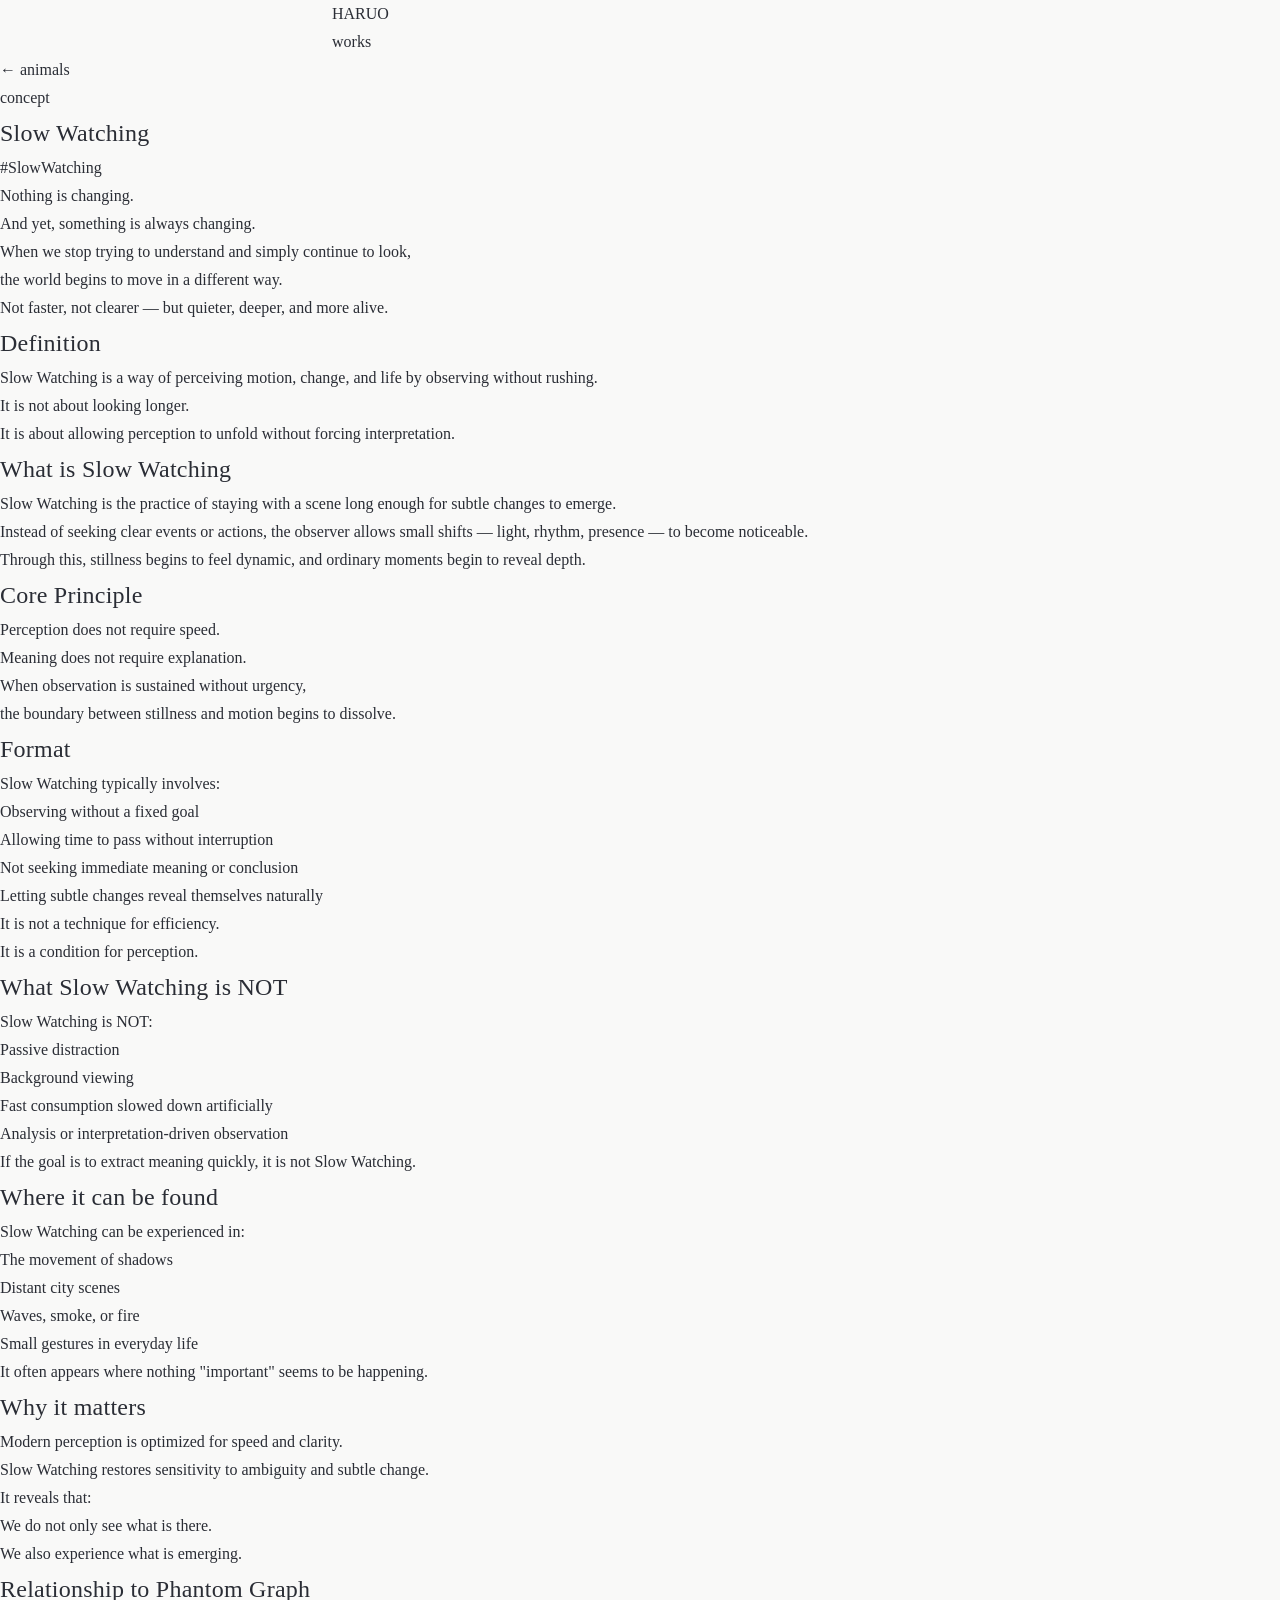
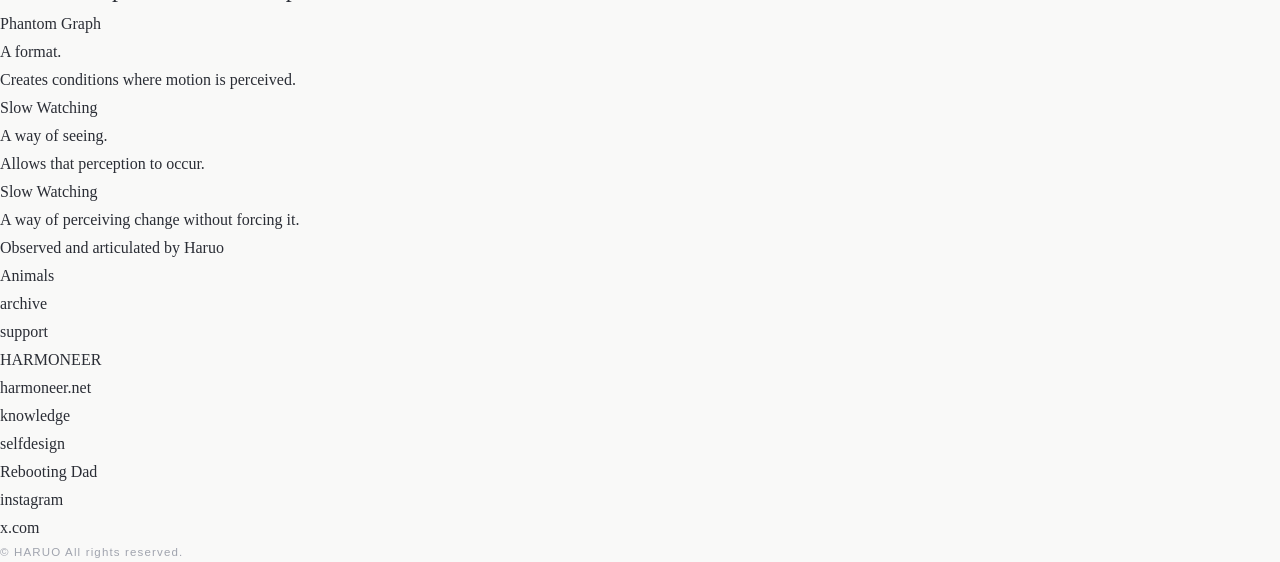
==== index.html @ 3e66cae5 "CSSパス修正" ====
<!DOCTYPE html>
<html lang="en">
<head>
  <meta charset="UTF-8">
  <meta name="viewport" content="width=device-width, initial-scale=1.0">
  <title>Slow Watching — HARUO</title>
  <link rel="stylesheet" href="styles.css">
</head>
<body>

  <header>
    <div class="header-inner">
      <a href="/" class="site-brand">HARUO</a>
      <nav>
        <a href="https://haruo-records.github.io/archive/">works</a>
      </nav>
    </div>
  </header>

  <main>

    <div class="breadcrumb">
      <a href="https://haruo-records.github.io/archive/">← animals</a>
    </div>

    <section class="hero">
      <p class="label">concept</p>
      <h1>Slow Watching</h1>
      <p class="hashtag">#SlowWatching</p>

      <blockquote>
        Nothing is changing.<br>
        And yet, something is always changing.
      </blockquote>

      <p>
        When we stop trying to understand and simply continue to look,<br>
        the world begins to move in a different way.
      </p>
      <p>Not faster, not clearer — but quieter, deeper, and more alive.</p>
    </section>

    <section>
      <h2>Definition</h2>
      <p>
        Slow Watching is a way of perceiving motion, change, and life
        by observing without rushing.
      </p>
      <p>
        It is not about looking longer.<br>
        It is about allowing perception to unfold without forcing interpretation.
      </p>
    </section>

    <section>
      <h2>What is Slow Watching</h2>
      <p>
        Slow Watching is the practice of staying with a scene long enough
        for subtle changes to emerge.
      </p>
      <p>
        Instead of seeking clear events or actions, the observer allows small shifts —
        light, rhythm, presence — to become noticeable.
      </p>
      <p>
        Through this, stillness begins to feel dynamic, and ordinary moments
        begin to reveal depth.
      </p>
    </section>

    <section>
      <h2>Core Principle</h2>
      <p>
        Perception does not require speed.<br>
        Meaning does not require explanation.
      </p>
      <p>
        When observation is sustained without urgency,<br>
        the boundary between stillness and motion begins to dissolve.
      </p>
    </section>

    <section>
      <h2>Format</h2>
      <p>Slow Watching typically involves:</p>
      <ul>
        <li>Observing without a fixed goal</li>
        <li>Allowing time to pass without interruption</li>
        <li>Not seeking immediate meaning or conclusion</li>
        <li>Letting subtle changes reveal themselves naturally</li>
      </ul>
      <p>
        It is not a technique for efficiency.<br>
        It is a condition for perception.
      </p>
    </section>

    <section>
      <h2>What Slow Watching is NOT</h2>
      <p>Slow Watching is NOT:</p>
      <ul>
        <li>Passive distraction</li>
        <li>Background viewing</li>
        <li>Fast consumption slowed down artificially</li>
        <li>Analysis or interpretation-driven observation</li>
      </ul>
      <p>If the goal is to extract meaning quickly, it is not Slow Watching.</p>
    </section>

    <section>
      <h2>Where it can be found</h2>
      <p>Slow Watching can be experienced in:</p>
      <ul>
        <li>The movement of shadows</li>
        <li>Distant city scenes</li>
        <li>Waves, smoke, or fire</li>
        <li>Small gestures in everyday life</li>
      </ul>
      <p>It often appears where nothing "important" seems to be happening.</p>
    </section>

    <section>
      <h2>Why it matters</h2>
      <p>
        Modern perception is optimized for speed and clarity.<br>
        Slow Watching restores sensitivity to ambiguity and subtle change.
      </p>
      <p>It reveals that:</p>
      <p>
        We do not only see what is there.<br>
        We also experience what is emerging.
      </p>
    </section>

    <section>
      <h2>Relationship to Phantom Graph</h2>
      <dl class="relation-list">
        <dt>Phantom Graph</dt>
        <dd>A format.<br>Creates conditions where motion is perceived.</dd>
        <dt>Slow Watching</dt>
        <dd>A way of seeing.<br>Allows that perception to occur.</dd>
      </dl>
    </section>

    <section class="closing">
      <p class="closing-title">Slow Watching</p>
      <p class="closing-sub">A way of perceiving change without forcing it.</p>
      <p class="closing-credit">Observed and articulated by Haruo</p>
    </section>

  </main>

  <footer>
    <div class="footer-links">
      <div class="footer-group">
        <p class="footer-group-title">Animals</p>
        <ul>
          <li><a href="https://haruo-records.github.io/archive/works/">archive</a></li>
          <li><a href="https://haruo-records.github.io/archive/support/">support</a></li>
        </ul>
      </div>
      <div class="footer-group">
        <p class="footer-group-title">HARMONEER</p>
        <ul>
          <li><a href="https://harmoneer.net/">harmoneer.net</a></li>
          <li><a href="https://knowledge.harmoneer.net/">knowledge</a></li>
          <li><a href="https://selfdesign.harmoneer.net/">selfdesign</a></li>
        </ul>
      </div>
      <div class="footer-group">
        <p class="footer-group-title">Rebooting Dad</p>
        <ul>
          <li><a href="https://www.instagram.com/haruo_harmoneer/">instagram</a></li>
          <li><a href="https://x.com/haruo_harmoneer">x.com</a></li>
        </ul>
      </div>
    </div>
    <p class="footer-copy">&copy; HARUO All rights reserved.</p>
  </footer>

</body>
</html>
---- styles.css ----
/* ===========================
   Slow Watching — HARUO
   styles.css
   =========================== */

/* ─── Reset & Base ─────────────────────── */

*, *::before, *::after {
  box-sizing: border-box;
  margin: 0;
  padding: 0;
}

html {
  font-size: 16px;
  scroll-behavior: smooth;
}

body {
  background-color: #f9f9f8;
  color: #2a2d35;
  font-family: Georgia, "Times New Roman", Times, serif;
  line-height: 1.75;
  -webkit-font-smoothing: antialiased;
}

/* ─── Typography ────────────────────────── */

h1, h2, h3 {
  font-weight: normal;
  letter-spacing: 0.01em;
}

a {
  color: inherit;
  text-decoration: none;
}

ul {
  list-style: none;
}

/* ─── Layout ─────────────────────────────── */

.container {
  max-width: 680px;
  margin: 0 auto;
  padding: 0 2rem;
}

.container--narrow {
  max-width: 520px;
}

/* ─── Header ─────────────────────────────── */

.site-header {
  padding: 2rem 0;
  border-bottom: 1px solid #e2e2de;
}

.header-inner {
  max-width: 680px;
  margin: 0 auto;
  padding: 0 2rem;
}

.brand {
  font-family: "Helvetica Neue", Helvetica, Arial, sans-serif;
  font-size: 0.78rem;
  font-weight: 500;
  letter-spacing: 0.18em;
  text-transform: uppercase;
  color: #2a2d35;
  transition: opacity 0.2s ease;
}

.brand:hover {
  opacity: 0.55;
}

/* ─── Sections ───────────────────────────── */

.section {
  padding: 5rem 0;
}

.section--hero {
  padding-top: 6rem;
  padding-bottom: 4rem;
}

.section--reflective {
  padding: 4rem 0;
  text-align: center;
  border-top: 1px solid #e2e2de;
  border-bottom: 1px solid #e2e2de;
}

.section--closing {
  padding: 6rem 0 5rem;
  text-align: center;
  border-top: 1px solid #e2e2de;
}

/* ─── Hero ───────────────────────────────── */

.hero-title {
  font-size: 2.6rem;
  font-weight: normal;
  letter-spacing: -0.01em;
  color: #1e2029;
  margin-bottom: 0.6rem;
  line-height: 1.2;
}

.hero-sub {
  font-family: "Helvetica Neue", Helvetica, Arial, sans-serif;
  font-size: 0.82rem;
  letter-spacing: 0.14em;
  text-transform: uppercase;
  color: #7a7e89;
  margin-bottom: 2.8rem;
}

.hero-body p {
  font-size: 1.05rem;
  color: #3a3d47;
  max-width: 600px;
  margin-bottom: 1.2rem;
}

.hero-body p:last-child {
  margin-bottom: 0;
}

/* ─── Reflective ──────────────────────────── */

.reflective-text {
  font-size: 1.05rem;
  color: #4a4e5a;
  line-height: 2;
  font-style: italic;
}

/* ─── Section Heading ─────────────────────── */

.section-heading {
  font-family: "Helvetica Neue", Helvetica, Arial, sans-serif;
  font-size: 0.72rem;
  letter-spacing: 0.2em;
  text-transform: uppercase;
  color: #7a7e89;
  margin-bottom: 2rem;
}

/* ─── Prose ──────────────────────────────── */

.prose p {
  font-size: 1rem;
  color: #3a3d47;
  margin-bottom: 1.3rem;
  max-width: 620px;
}

.prose p:last-child {
  margin-bottom: 0;
}

/* ─── Definition List ────────────────────── */

.definition-list {
  margin-bottom: 1.8rem;
}

.definition-list li {
  font-size: 1rem;
  color: #3a3d47;
  padding: 0.55rem 0;
  border-bottom: 1px solid #e8e8e4;
}

.definition-list li::before {
  content: "—";
  margin-right: 0.65rem;
  color: #b0b3bc;
}

.definition-note {
  font-size: 0.95rem;
  color: #6a6e7a;
  font-style: italic;
}

/* ─── Divider ─────────────────────────────── */

.section-divider {
  padding: 0;
}

.section-divider hr {
  border: none;
  border-top: 1px solid #e2e2de;
}

/* ─── Relation ───────────────────────────── */

.relation-intro {
  font-size: 0.95rem;
  color: #6a6e7a;
  margin-bottom: 2rem;
}

.relation-grid {
  display: grid;
  grid-template-columns: 1fr 1fr;
  gap: 1.2rem;
}

.relation-card {
  border: 1px solid #ddd;
  padding: 1.6rem 1.8rem;
  display: flex;
  flex-direction: column;
  gap: 0.75rem;
}

.relation-link {
  font-family: "Helvetica Neue", Helvetica, Arial, sans-serif;
  font-size: 0.88rem;
  letter-spacing: 0.06em;
  color: #2a2d35;
  text-decoration: underline;
  transition: opacity 0.2s ease;
}

.relation-link:hover {
  opacity: 0.75;
  text-decoration: underline;
}

.relation-desc {
  font-size: 0.88rem;
  color: #707070;
  line-height: 1.75;
  font-style: normal;
}

/* ─── Closing ─────────────────────────────── */

.closing-text {
  font-size: 1.1rem;
  color: #4a4e5a;
  line-height: 2;
  font-style: italic;
}

/* ─── Footer ─────────────────────────────── */

.site-footer {
  padding: 2.5rem 0;
  border-top: 1px solid #e2e2de;
}

.footer-copy {
  font-family: "Helvetica Neue", Helvetica, Arial, sans-serif;
  font-size: 0.72rem;
  letter-spacing: 0.1em;
  color: #a0a4ae;
}

/* ─── Responsive ──────────────────────────── */

@media (max-width: 640px) {
  .section {
    padding: 3.5rem 0;
  }

  .section--hero {
    padding-top: 4rem;
    padding-bottom: 3rem;
  }

  .section--closing {
    padding: 4rem 0 3.5rem;
  }

  .hero-title {
    font-size: 2rem;
  }

  .container {
    padding: 0 1.5rem;
  }

  .relation-grid {
    grid-template-columns: 1fr;
  }
}
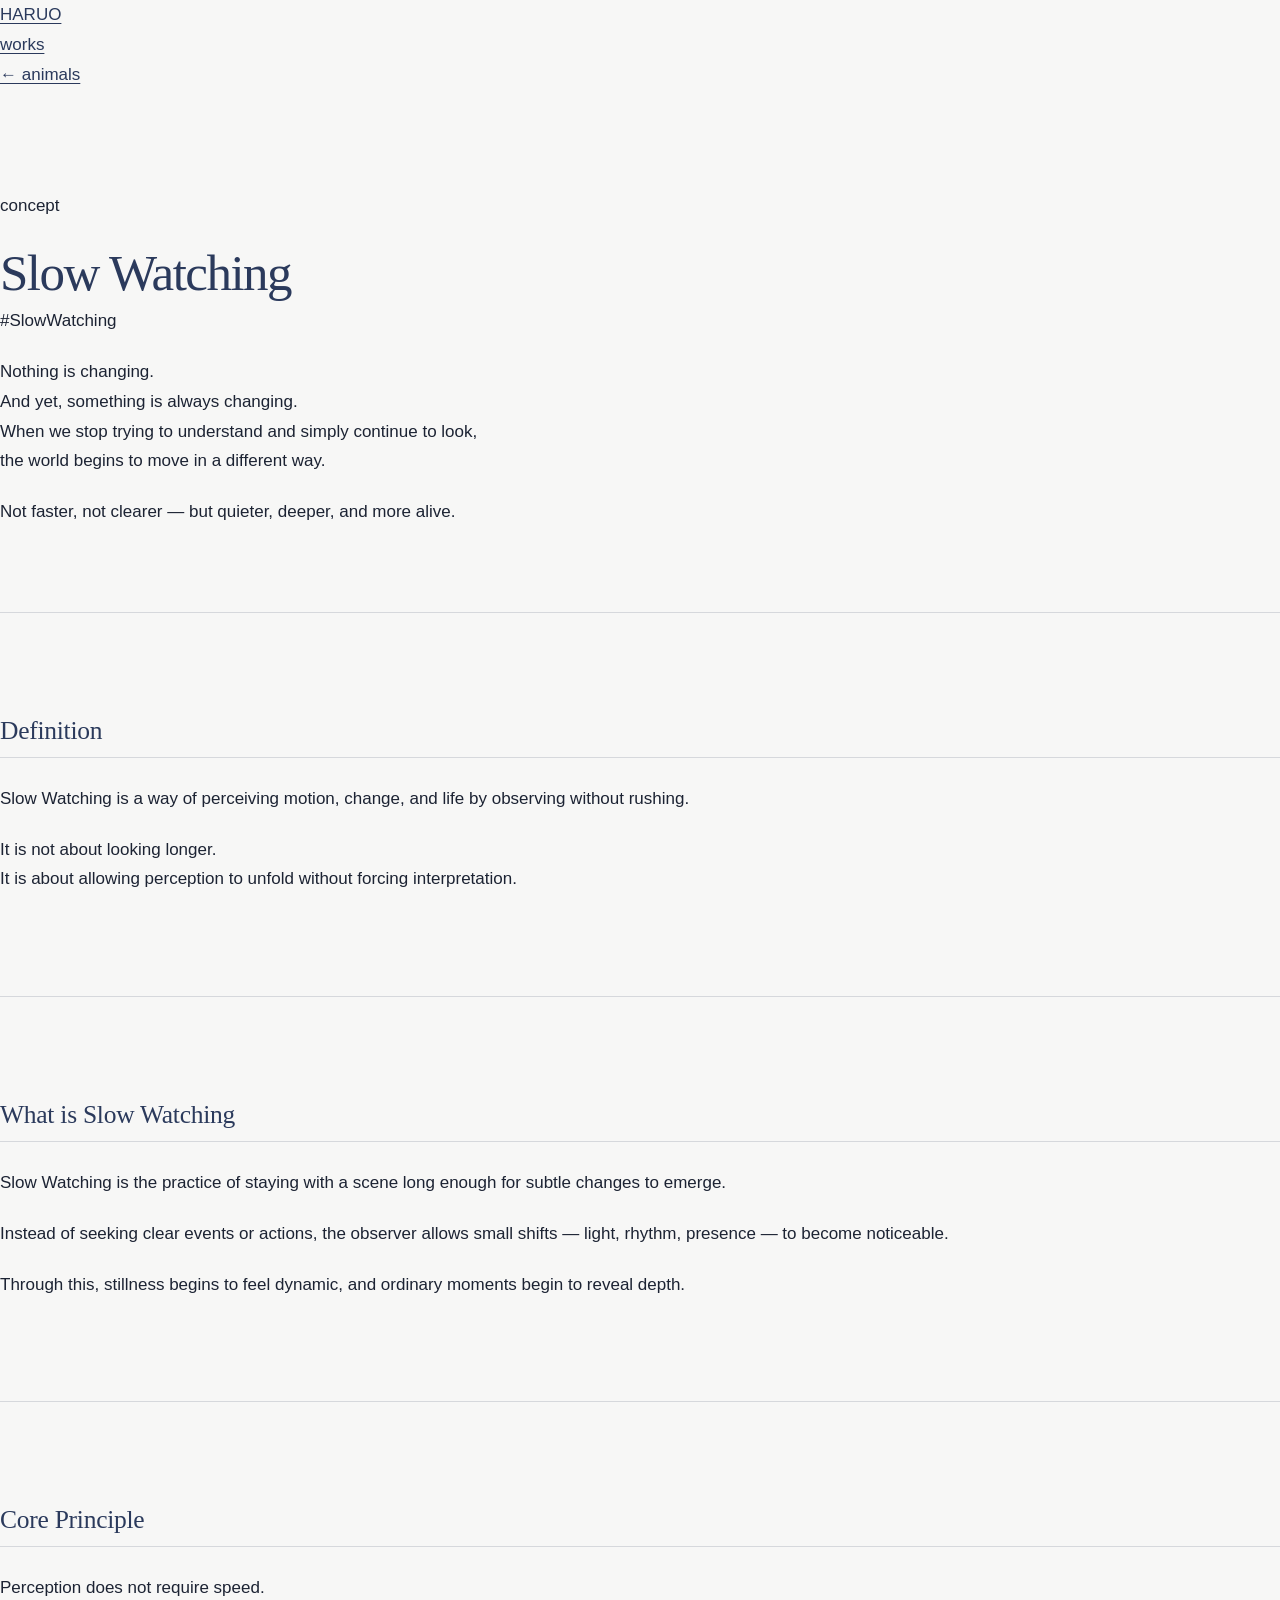
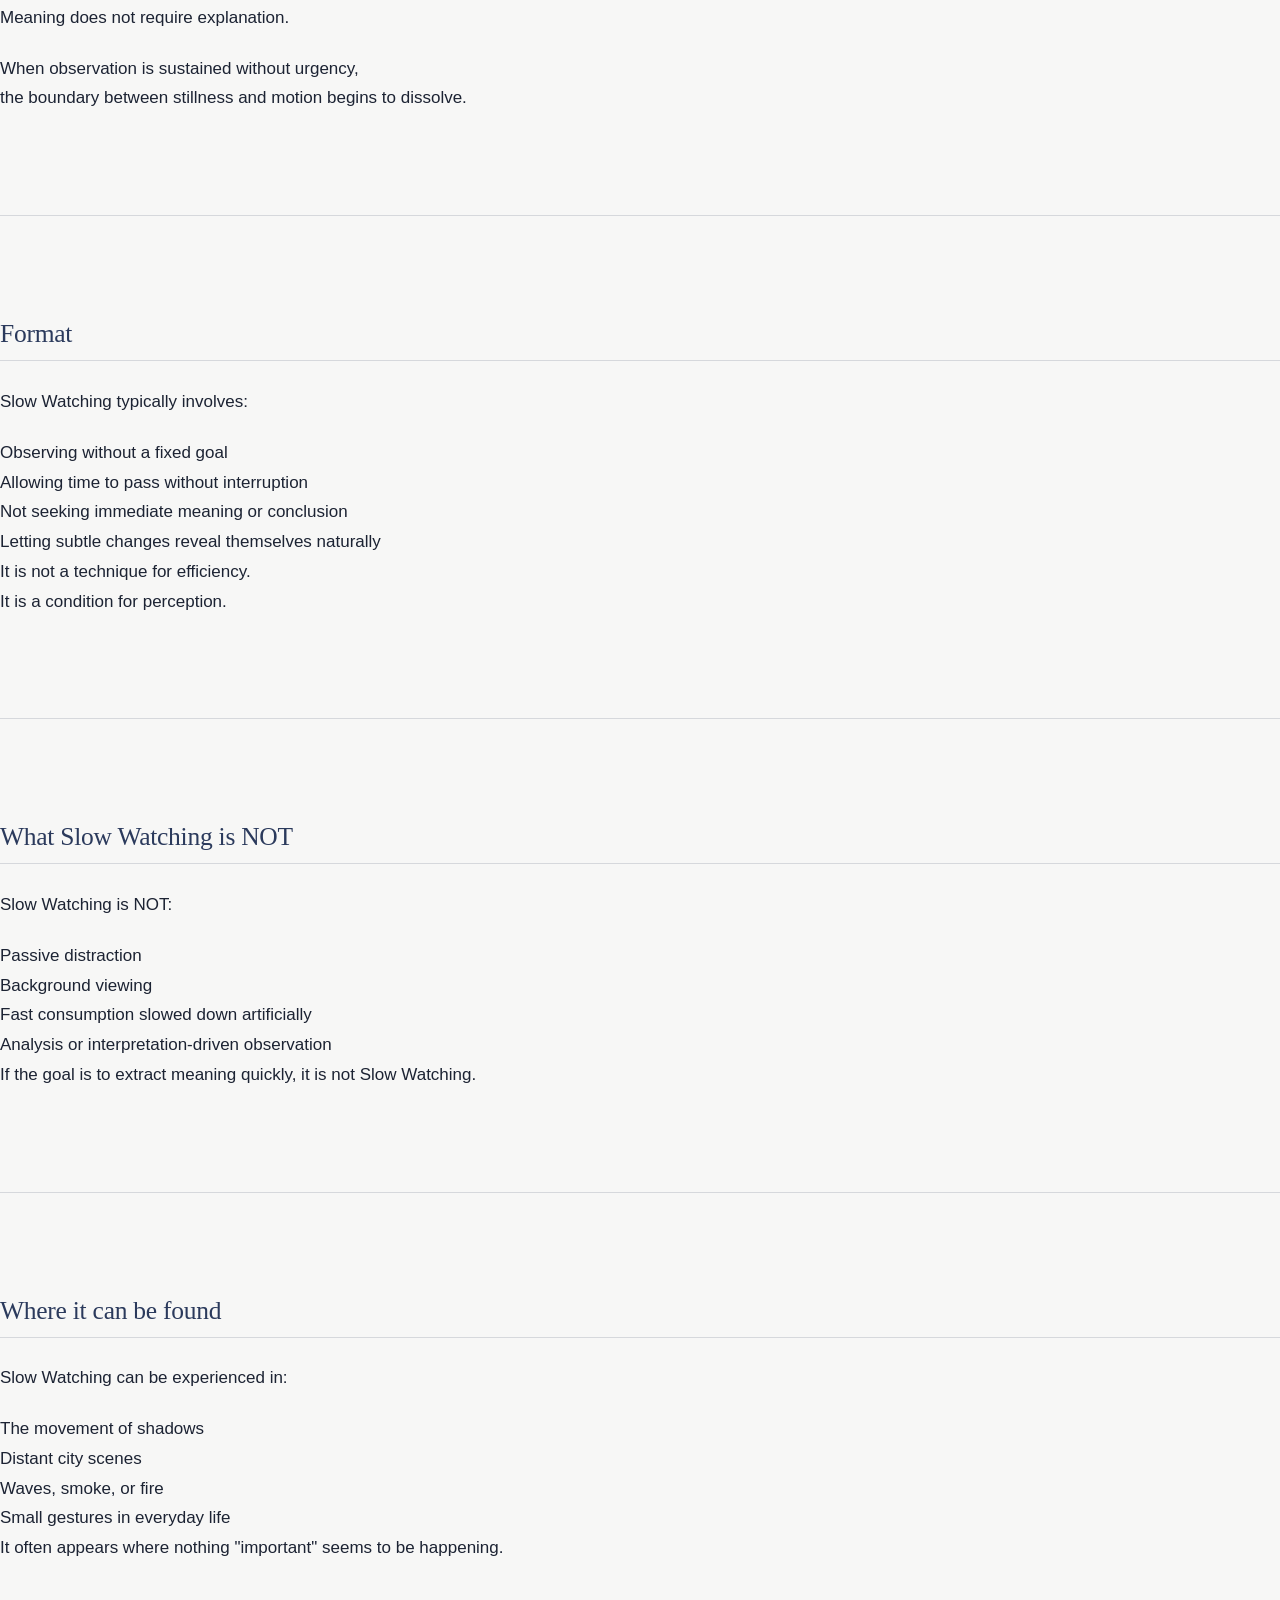
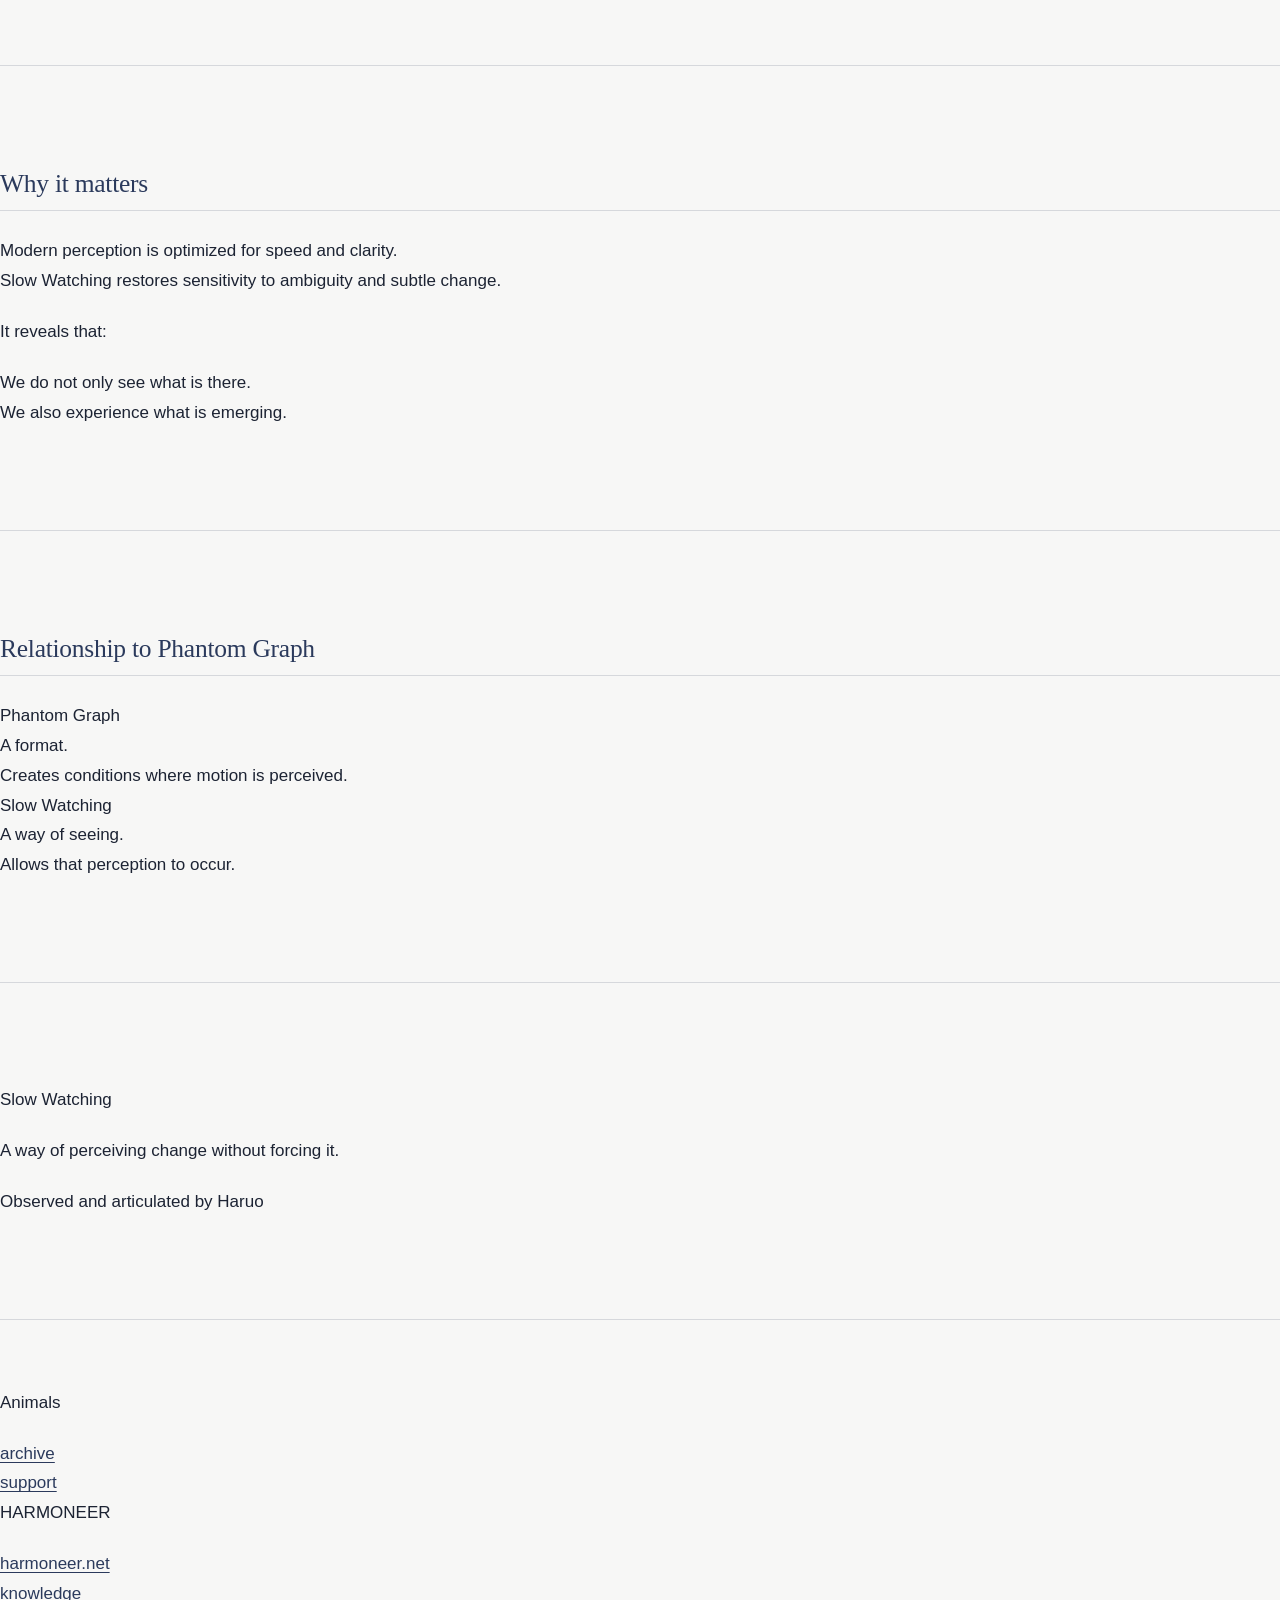
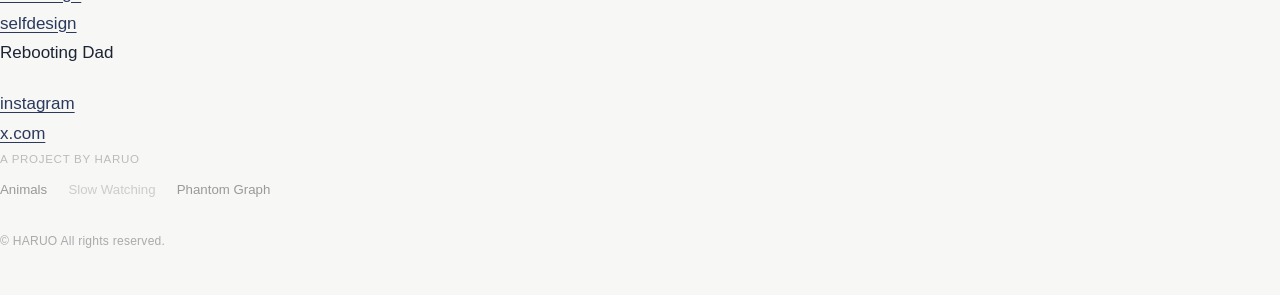
==== commit d299dbd8: "CSS修正" ====
--- a/index.html
+++ b/index.html
@@ -175,6 +175,14 @@
         </ul>
       </div>
     </div>
+    <div class="footer-nav">
+      <p class="footer-nav__label">A project by HARUO</p>
+      <nav class="footer-nav__links">
+        <a href="https://haruo.online/">Animals</a>
+        <span class="footer-nav__current">Slow Watching</span>
+        <a href="https://haruo-records.github.io/phantom-graph-site/">Phantom Graph</a>
+      </nav>
+    </div>
     <p class="footer-copy">&copy; HARUO All rights reserved.</p>
   </footer>
 
--- a/styles.css
+++ b/styles.css
@@ -1,299 +1,304 @@
-/* ===========================
+/* ============================================
    Slow Watching — HARUO
-   styles.css
-   =========================== */
-
-/* ─── Reset & Base ─────────────────────── */
-
+   styles.css — Minimal, legible, calm.
+   ============================================ */
+
+/* --- Reset & Base --- */
 *, *::before, *::after {
   box-sizing: border-box;
   margin: 0;
   padding: 0;
 }
 
+:root {
+  --color-bg:         #f7f7f6;
+  --color-surface:    #ffffff;
+  --color-text:       #1c2333;
+  --color-muted:      #5a6272;
+  --color-accent:     #2b3a5c;
+  --color-rule:       #d6d8dc;
+  --color-link:       #2b3a5c;
+  --color-link-hover: #4a6099;
+
+  --font-display: 'Georgia', 'Times New Roman', serif;
+  --font-body:    'Helvetica Neue', 'Arial', sans-serif;
+  --font-ui:      'Helvetica Neue', 'Arial', sans-serif;
+
+  --max-width:    720px;
+  --section-gap:  6rem;
+  --line-height:  1.75;
+}
+
 html {
-  font-size: 16px;
+  font-size: 17px;
   scroll-behavior: smooth;
 }
 
 body {
-  background-color: #f9f9f8;
-  color: #2a2d35;
-  font-family: Georgia, "Times New Roman", Times, serif;
-  line-height: 1.75;
+  background-color: var(--color-bg);
+  color: var(--color-text);
+  font-family: var(--font-body);
+  line-height: var(--line-height);
   -webkit-font-smoothing: antialiased;
 }
 
-/* ─── Typography ────────────────────────── */
-
-h1, h2, h3 {
-  font-weight: normal;
-  letter-spacing: 0.01em;
-}
-
-a {
-  color: inherit;
-  text-decoration: none;
-}
-
-ul {
-  list-style: none;
-}
-
-/* ─── Layout ─────────────────────────────── */
-
+/* --- Layout --- */
 .container {
-  max-width: 680px;
+  width: 100%;
+  max-width: var(--max-width);
   margin: 0 auto;
   padding: 0 2rem;
 }
 
-.container--narrow {
-  max-width: 520px;
-}
-
-/* ─── Header ─────────────────────────────── */
-
+/* --- Header --- */
 .site-header {
-  padding: 2rem 0;
-  border-bottom: 1px solid #e2e2de;
-}
-
-.header-inner {
-  max-width: 680px;
-  margin: 0 auto;
-  padding: 0 2rem;
-}
-
-.brand {
-  font-family: "Helvetica Neue", Helvetica, Arial, sans-serif;
-  font-size: 0.78rem;
-  font-weight: 500;
+  padding: 1.5rem 0;
+  border-bottom: 1px solid var(--color-rule);
+}
+
+.site-header__brand {
+  font-family: var(--font-ui);
+  font-size: 0.8rem;
+  font-weight: 700;
   letter-spacing: 0.18em;
   text-transform: uppercase;
-  color: #2a2d35;
-  transition: opacity 0.2s ease;
-}
-
-.brand:hover {
-  opacity: 0.55;
-}
-
-/* ─── Sections ───────────────────────────── */
-
-.section {
-  padding: 5rem 0;
-}
-
-.section--hero {
-  padding-top: 6rem;
-  padding-bottom: 4rem;
-}
-
-.section--reflective {
-  padding: 4rem 0;
-  text-align: center;
-  border-top: 1px solid #e2e2de;
-  border-bottom: 1px solid #e2e2de;
-}
-
-.section--closing {
+  color: var(--color-accent);
+  text-decoration: none;
+}
+
+.site-header__brand:hover {
+  color: var(--color-link-hover);
+}
+
+/* --- Typography --- */
+h1, h2, h3 {
+  font-family: var(--font-display);
+  font-weight: normal;
+  color: var(--color-accent);
+  line-height: 1.25;
+  letter-spacing: -0.01em;
+}
+
+h1 {
+  font-size: 3rem;
+  letter-spacing: -0.03em;
+}
+
+h2 {
+  font-size: 1.5rem;
+  margin-bottom: 1.5rem;
+  border-bottom: 1px solid var(--color-rule);
+  padding-bottom: 0.6rem;
+}
+
+p {
+  margin-bottom: 1.25rem;
+  color: var(--color-text);
+}
+
+p:last-child {
+  margin-bottom: 0;
+}
+
+a {
+  color: var(--color-link);
+  text-decoration: underline;
+  text-underline-offset: 3px;
+  transition: color 0.15s ease;
+}
+
+a:hover {
+  color: var(--color-link-hover);
+}
+
+/* --- Sections --- */
+section {
+  padding: var(--section-gap) 0;
+  border-top: 1px solid var(--color-rule);
+}
+
+/* --- Hero --- */
+.hero {
   padding: 6rem 0 5rem;
-  text-align: center;
-  border-top: 1px solid #e2e2de;
-}
-
-/* ─── Hero ───────────────────────────────── */
-
-.hero-title {
-  font-size: 2.6rem;
-  font-weight: normal;
-  letter-spacing: -0.01em;
-  color: #1e2029;
-  margin-bottom: 0.6rem;
-  line-height: 1.2;
-}
-
-.hero-sub {
-  font-family: "Helvetica Neue", Helvetica, Arial, sans-serif;
-  font-size: 0.82rem;
-  letter-spacing: 0.14em;
+  border-top: none;
+}
+
+.hero__label {
+  display: inline-block;
+  font-family: var(--font-ui);
+  font-size: 0.72rem;
+  font-weight: 600;
+  letter-spacing: 0.16em;
   text-transform: uppercase;
-  color: #7a7e89;
-  margin-bottom: 2.8rem;
-}
-
-.hero-body p {
+  color: var(--color-muted);
+  margin-bottom: 1.75rem;
+}
+
+.hero__title {
+  margin-bottom: 1rem;
+}
+
+.hero__sub {
+  font-family: var(--font-display);
+  font-size: 1.15rem;
+  font-style: italic;
+  color: var(--color-muted);
+  margin-bottom: 2.5rem;
+}
+
+.hero__intro {
   font-size: 1.05rem;
-  color: #3a3d47;
-  max-width: 600px;
-  margin-bottom: 1.2rem;
-}
-
-.hero-body p:last-child {
-  margin-bottom: 0;
-}
-
-/* ─── Reflective ──────────────────────────── */
-
-.reflective-text {
-  font-size: 1.05rem;
-  color: #4a4e5a;
-  line-height: 2;
-  font-style: italic;
-}
-
-/* ─── Section Heading ─────────────────────── */
-
-.section-heading {
-  font-family: "Helvetica Neue", Helvetica, Arial, sans-serif;
-  font-size: 0.72rem;
-  letter-spacing: 0.2em;
-  text-transform: uppercase;
-  color: #7a7e89;
-  margin-bottom: 2rem;
-}
-
-/* ─── Prose ──────────────────────────────── */
-
-.prose p {
+  max-width: 620px;
+}
+
+/* --- Definition list --- */
+.definition-list {
+  list-style: none;
+  padding: 0;
+  margin: 0;
+}
+
+.definition-list li {
+  padding: 0.9rem 0 0.9rem 1.5rem;
+  border-bottom: 1px solid var(--color-rule);
+  position: relative;
+  color: var(--color-text);
   font-size: 1rem;
-  color: #3a3d47;
-  margin-bottom: 1.3rem;
-  max-width: 620px;
-}
-
-.prose p:last-child {
-  margin-bottom: 0;
-}
-
-/* ─── Definition List ────────────────────── */
-
-.definition-list {
-  margin-bottom: 1.8rem;
-}
-
-.definition-list li {
-  font-size: 1rem;
-  color: #3a3d47;
-  padding: 0.55rem 0;
-  border-bottom: 1px solid #e8e8e4;
+}
+
+.definition-list li:first-child {
+  border-top: 1px solid var(--color-rule);
 }
 
 .definition-list li::before {
-  content: "—";
-  margin-right: 0.65rem;
-  color: #b0b3bc;
-}
-
-.definition-note {
-  font-size: 0.95rem;
-  color: #6a6e7a;
-  font-style: italic;
-}
-
-/* ─── Divider ─────────────────────────────── */
-
-.section-divider {
-  padding: 0;
-}
-
-.section-divider hr {
-  border: none;
-  border-top: 1px solid #e2e2de;
-}
-
-/* ─── Relation ───────────────────────────── */
-
-.relation-intro {
-  font-size: 0.95rem;
-  color: #6a6e7a;
-  margin-bottom: 2rem;
-}
-
+  content: '—';
+  position: absolute;
+  left: 0;
+  color: var(--color-muted);
+}
+
+/* --- Relation --- */
 .relation-grid {
   display: grid;
   grid-template-columns: 1fr 1fr;
-  gap: 1.2rem;
-}
-
+  gap: 1.5rem;
+  margin-top: 2rem;
+}
+
+/*
+ * ① カードは囲み表示のみ。クリック領域はタイトルリンクに限定。
+ *    <div class="relation-card"> — not an <a> tag
+ */
 .relation-card {
-  border: 1px solid #ddd;
-  padding: 1.6rem 1.8rem;
-  display: flex;
-  flex-direction: column;
-  gap: 0.75rem;
-}
-
-.relation-link {
-  font-family: "Helvetica Neue", Helvetica, Arial, sans-serif;
-  font-size: 0.88rem;
-  letter-spacing: 0.06em;
-  color: #2a2d35;
+  padding: 1.75rem;
+  background: var(--color-surface);
+  border: 1px solid var(--color-rule);
+}
+
+.relation-card__title {
+  font-family: var(--font-display);
+  font-size: 1.1rem;
+  font-weight: normal;
+  color: var(--color-accent);
+  margin-bottom: 0.75rem;
+}
+
+/* タイトルリンクのみクリック可能 */
+.relation-card__title a {
+  color: var(--color-accent);
+  text-decoration: none;
+}
+
+.relation-card__title a:hover {
+  color: var(--color-link-hover);
   text-decoration: underline;
-  transition: opacity 0.2s ease;
-}
-
-.relation-link:hover {
-  opacity: 0.75;
-  text-decoration: underline;
-}
-
-.relation-desc {
-  font-size: 0.88rem;
-  color: #707070;
-  line-height: 1.75;
-  font-style: normal;
-}
-
-/* ─── Closing ─────────────────────────────── */
-
-.closing-text {
-  font-size: 1.1rem;
-  color: #4a4e5a;
-  line-height: 2;
-  font-style: italic;
-}
-
-/* ─── Footer ─────────────────────────────── */
-
-.site-footer {
-  padding: 2.5rem 0;
-  border-top: 1px solid #e2e2de;
+  text-underline-offset: 3px;
+}
+
+.relation-card p {
+  font-size: 0.92rem;
+  color: var(--color-muted);
+  line-height: 1.65;
+  margin-bottom: 0;
+}
+
+/* --- Footer --- */
+footer {
+  border-top: 1px solid var(--color-rule);
+  /*
+   * ③ フッターの上部余白を広めに設定し、
+   *    コピーライトを画面に自然に溶け込ませる
+   */
+  padding: 4rem 0 2.5rem;
 }
 
 .footer-copy {
-  font-family: "Helvetica Neue", Helvetica, Arial, sans-serif;
-  font-size: 0.72rem;
-  letter-spacing: 0.1em;
-  color: #a0a4ae;
-}
-
-/* ─── Responsive ──────────────────────────── */
-
-@media (max-width: 640px) {
-  .section {
-    padding: 3.5rem 0;
-  }
-
-  .section--hero {
-    padding-top: 4rem;
-    padding-bottom: 3rem;
-  }
-
-  .section--closing {
+  /*
+   * ③ フォントサイズを小さく、文字色を薄く
+   *    主張を弱め、画面の一部として静かに存在させる
+   */
+  font-size: 0.71rem;       /* ≈ 12px */
+  color: #aaa;
+  margin-bottom: 0;
+  letter-spacing: 0.02em;
+}
+
+/* --- Responsive --- */
+@media (max-width: 600px) {
+  :root {
+    --section-gap: 4rem;
+  }
+
+  html {
+    font-size: 16px;
+  }
+
+  h1 {
+    font-size: 2.25rem;
+  }
+
+  .hero {
     padding: 4rem 0 3.5rem;
-  }
-
-  .hero-title {
-    font-size: 2rem;
-  }
-
-  .container {
-    padding: 0 1.5rem;
   }
 
   .relation-grid {
     grid-template-columns: 1fr;
-  }
-}
+    gap: 1.25rem;
+  }
+}
+
+/* --- Footer nav (HARUO project links) --- */
+.footer-nav {
+  margin-bottom: 1.75rem;
+}
+
+.footer-nav__label {
+  font-size: 0.68rem;
+  color: #bbb;
+  letter-spacing: 0.06em;
+  text-transform: uppercase;
+  margin-bottom: 0.55rem;
+}
+
+.footer-nav__links {
+  display: flex;
+  flex-wrap: wrap;
+  gap: 0.2rem 1.25rem;
+}
+
+.footer-nav__links a {
+  font-size: 0.78rem;
+  color: #999;
+  text-decoration: none;
+  transition: color 0.15s ease;
+}
+
+.footer-nav__links a:hover {
+  color: var(--color-accent);
+}
+
+.footer-nav__current {
+  font-size: 0.78rem;
+  color: #ccc;
+  cursor: default;
+}
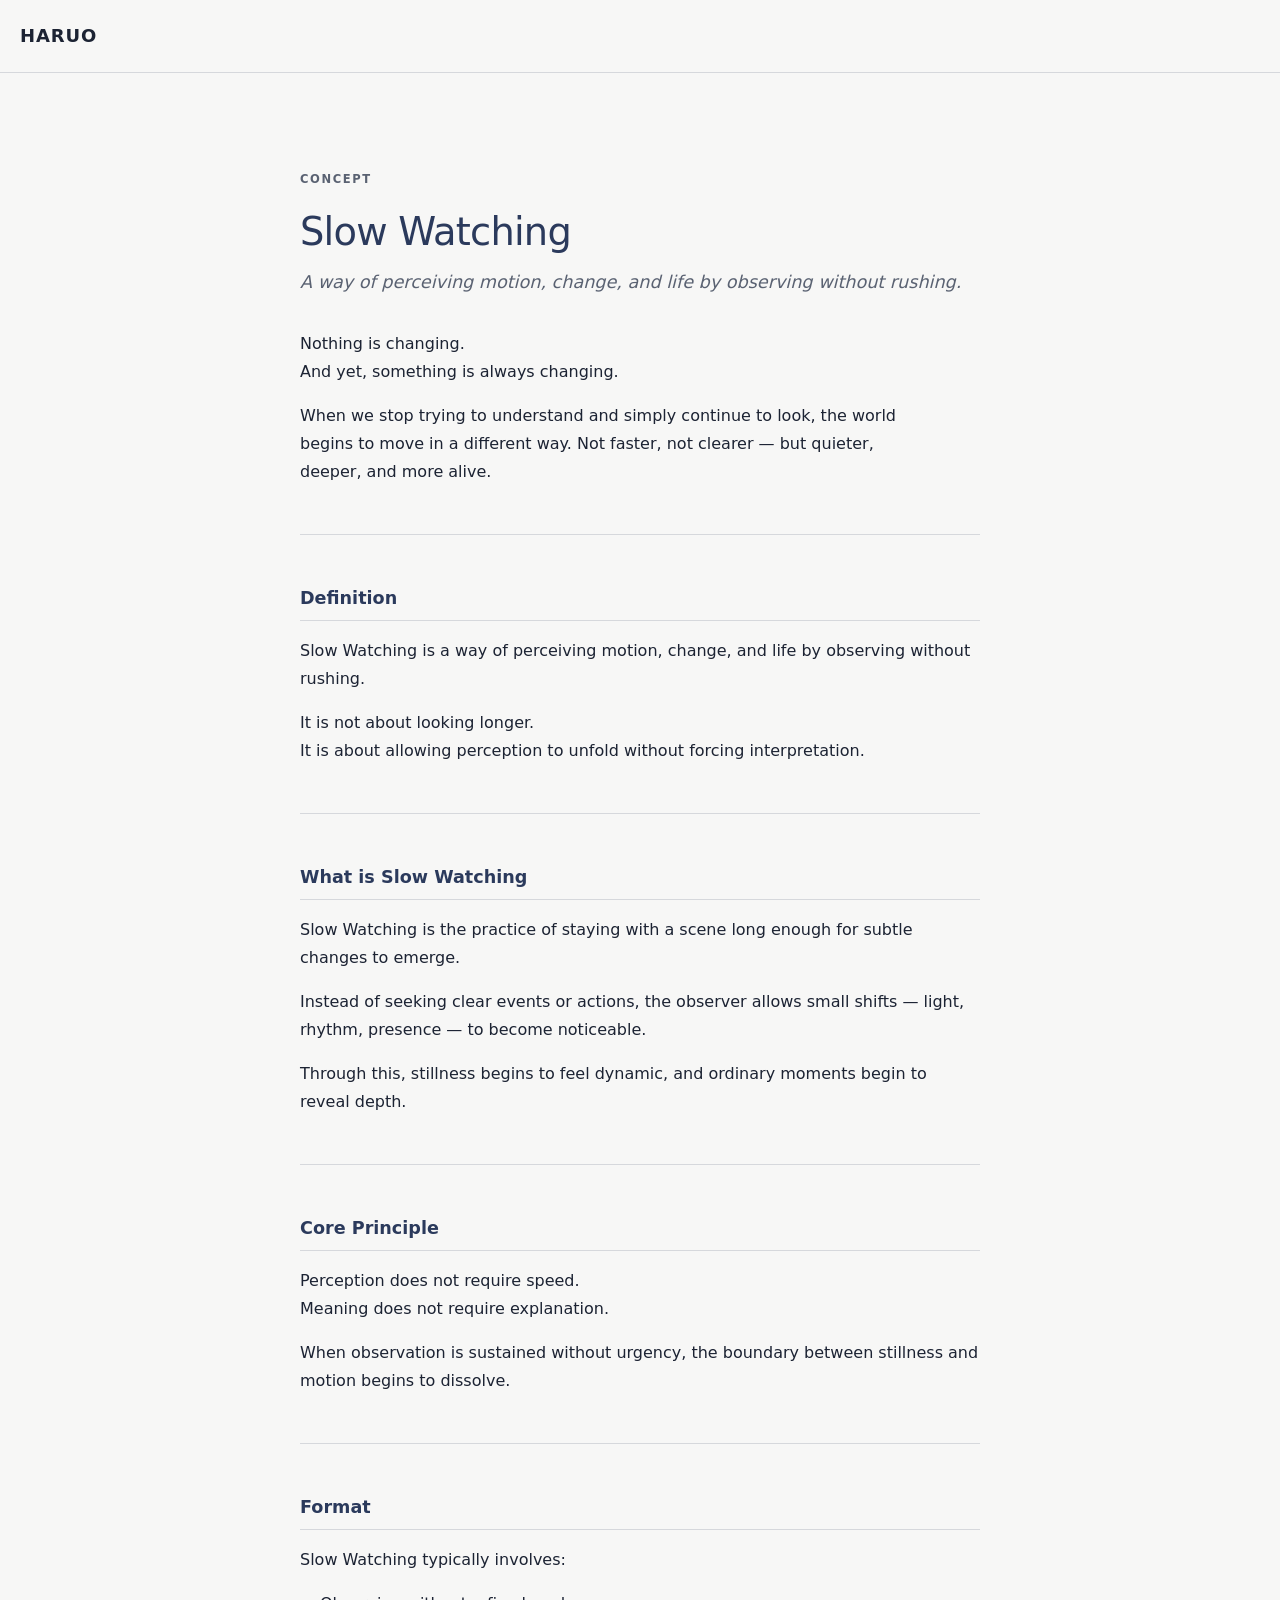
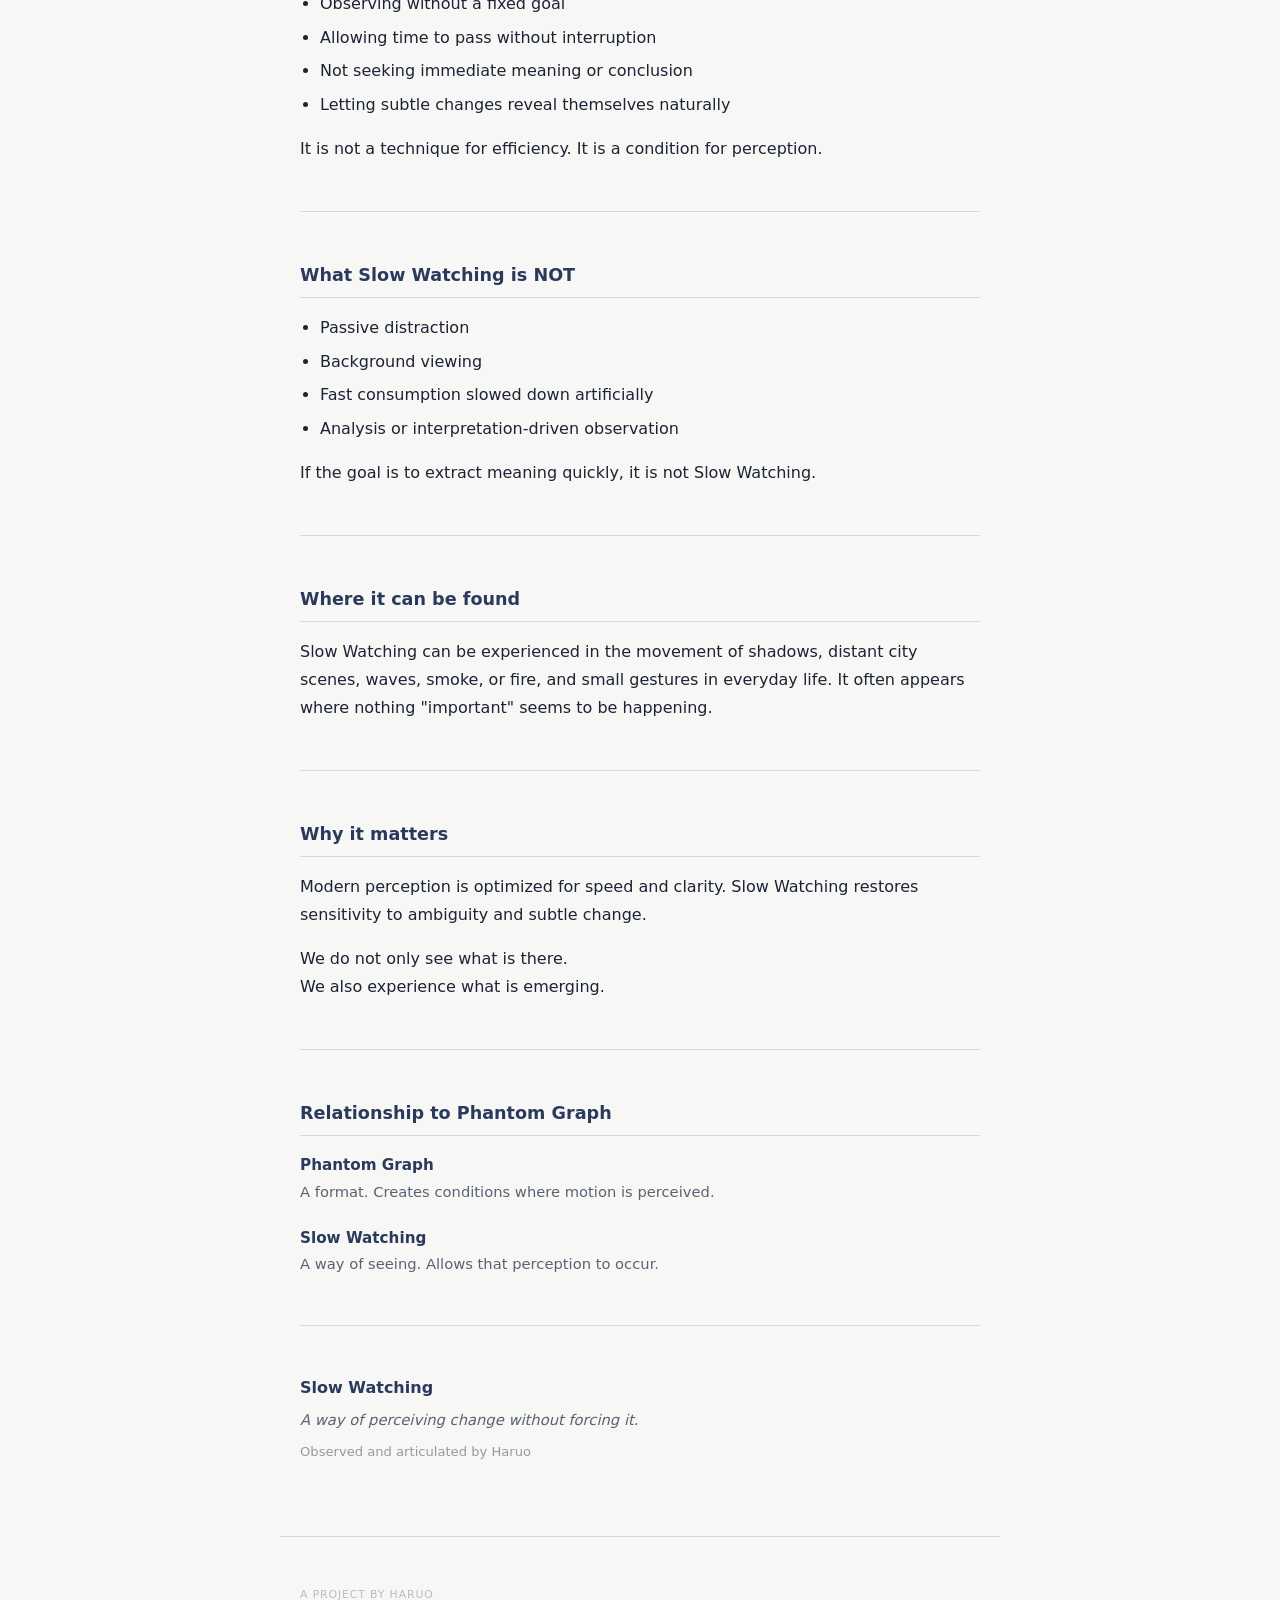
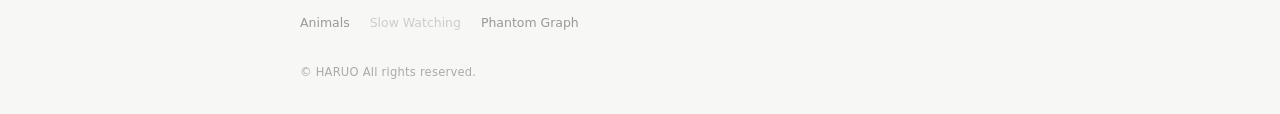
==== commit 3e980e5c: "Wrapper復活" ====
--- a/index.html
+++ b/index.html
@@ -4,80 +4,44 @@
   <meta charset="UTF-8">
   <meta name="viewport" content="width=device-width, initial-scale=1.0">
   <title>Slow Watching — HARUO</title>
+  <meta name="description" content="Slow Watching — A way of perceiving motion, change, and life by observing without rushing.">
   <link rel="stylesheet" href="styles.css">
 </head>
 <body>
 
-  <header>
-    <div class="header-inner">
-      <a href="/" class="site-brand">HARUO</a>
-      <nav>
-        <a href="https://haruo-records.github.io/archive/">works</a>
-      </nav>
-    </div>
+  <header class="site-header">
+    <a href="/" class="site-title">HARUO</a>
   </header>
 
-  <main>
-
-    <div class="breadcrumb">
-      <a href="https://haruo-records.github.io/archive/">← animals</a>
-    </div>
+  <main class="container">
 
     <section class="hero">
       <p class="label">concept</p>
       <h1>Slow Watching</h1>
-      <p class="hashtag">#SlowWatching</p>
-
-      <blockquote>
-        Nothing is changing.<br>
-        And yet, something is always changing.
-      </blockquote>
-
-      <p>
-        When we stop trying to understand and simply continue to look,<br>
-        the world begins to move in a different way.
-      </p>
-      <p>Not faster, not clearer — but quieter, deeper, and more alive.</p>
+      <p class="sub">A way of perceiving motion, change, and life by observing without rushing.</p>
+      <div class="intro">
+        <p>Nothing is changing.<br>And yet, something is always changing.</p>
+        <p>When we stop trying to understand and simply continue to look, the world begins to move in a different way. Not faster, not clearer — but quieter, deeper, and more alive.</p>
+      </div>
     </section>
 
     <section>
       <h2>Definition</h2>
-      <p>
-        Slow Watching is a way of perceiving motion, change, and life
-        by observing without rushing.
-      </p>
-      <p>
-        It is not about looking longer.<br>
-        It is about allowing perception to unfold without forcing interpretation.
-      </p>
+      <p>Slow Watching is a way of perceiving motion, change, and life by observing without rushing.</p>
+      <p>It is not about looking longer.<br>It is about allowing perception to unfold without forcing interpretation.</p>
     </section>
 
     <section>
       <h2>What is Slow Watching</h2>
-      <p>
-        Slow Watching is the practice of staying with a scene long enough
-        for subtle changes to emerge.
-      </p>
-      <p>
-        Instead of seeking clear events or actions, the observer allows small shifts —
-        light, rhythm, presence — to become noticeable.
-      </p>
-      <p>
-        Through this, stillness begins to feel dynamic, and ordinary moments
-        begin to reveal depth.
-      </p>
+      <p>Slow Watching is the practice of staying with a scene long enough for subtle changes to emerge.</p>
+      <p>Instead of seeking clear events or actions, the observer allows small shifts — light, rhythm, presence — to become noticeable.</p>
+      <p>Through this, stillness begins to feel dynamic, and ordinary moments begin to reveal depth.</p>
     </section>
 
     <section>
       <h2>Core Principle</h2>
-      <p>
-        Perception does not require speed.<br>
-        Meaning does not require explanation.
-      </p>
-      <p>
-        When observation is sustained without urgency,<br>
-        the boundary between stillness and motion begins to dissolve.
-      </p>
+      <p>Perception does not require speed.<br>Meaning does not require explanation.</p>
+      <p>When observation is sustained without urgency, the boundary between stillness and motion begins to dissolve.</p>
     </section>
 
     <section>
@@ -89,15 +53,11 @@
         <li>Not seeking immediate meaning or conclusion</li>
         <li>Letting subtle changes reveal themselves naturally</li>
       </ul>
-      <p>
-        It is not a technique for efficiency.<br>
-        It is a condition for perception.
-      </p>
+      <p>It is not a technique for efficiency. It is a condition for perception.</p>
     </section>
 
     <section>
       <h2>What Slow Watching is NOT</h2>
-      <p>Slow Watching is NOT:</p>
       <ul>
         <li>Passive distraction</li>
         <li>Background viewing</li>
@@ -109,36 +69,22 @@
 
     <section>
       <h2>Where it can be found</h2>
-      <p>Slow Watching can be experienced in:</p>
-      <ul>
-        <li>The movement of shadows</li>
-        <li>Distant city scenes</li>
-        <li>Waves, smoke, or fire</li>
-        <li>Small gestures in everyday life</li>
-      </ul>
-      <p>It often appears where nothing "important" seems to be happening.</p>
+      <p>Slow Watching can be experienced in the movement of shadows, distant city scenes, waves, smoke, or fire, and small gestures in everyday life. It often appears where nothing "important" seems to be happening.</p>
     </section>
 
     <section>
       <h2>Why it matters</h2>
-      <p>
-        Modern perception is optimized for speed and clarity.<br>
-        Slow Watching restores sensitivity to ambiguity and subtle change.
-      </p>
-      <p>It reveals that:</p>
-      <p>
-        We do not only see what is there.<br>
-        We also experience what is emerging.
-      </p>
+      <p>Modern perception is optimized for speed and clarity. Slow Watching restores sensitivity to ambiguity and subtle change.</p>
+      <p>We do not only see what is there.<br>We also experience what is emerging.</p>
     </section>
 
     <section>
       <h2>Relationship to Phantom Graph</h2>
       <dl class="relation-list">
         <dt>Phantom Graph</dt>
-        <dd>A format.<br>Creates conditions where motion is perceived.</dd>
+        <dd>A format. Creates conditions where motion is perceived.</dd>
         <dt>Slow Watching</dt>
-        <dd>A way of seeing.<br>Allows that perception to occur.</dd>
+        <dd>A way of seeing. Allows that perception to occur.</dd>
       </dl>
     </section>
 
@@ -150,31 +96,7 @@
 
   </main>
 
-  <footer>
-    <div class="footer-links">
-      <div class="footer-group">
-        <p class="footer-group-title">Animals</p>
-        <ul>
-          <li><a href="https://haruo-records.github.io/archive/works/">archive</a></li>
-          <li><a href="https://haruo-records.github.io/archive/support/">support</a></li>
-        </ul>
-      </div>
-      <div class="footer-group">
-        <p class="footer-group-title">HARMONEER</p>
-        <ul>
-          <li><a href="https://harmoneer.net/">harmoneer.net</a></li>
-          <li><a href="https://knowledge.harmoneer.net/">knowledge</a></li>
-          <li><a href="https://selfdesign.harmoneer.net/">selfdesign</a></li>
-        </ul>
-      </div>
-      <div class="footer-group">
-        <p class="footer-group-title">Rebooting Dad</p>
-        <ul>
-          <li><a href="https://www.instagram.com/haruo_harmoneer/">instagram</a></li>
-          <li><a href="https://x.com/haruo_harmoneer">x.com</a></li>
-        </ul>
-      </div>
-    </div>
+  <footer class="site-footer">
     <div class="footer-nav">
       <p class="footer-nav__label">A project by HARUO</p>
       <nav class="footer-nav__links">
--- a/styles.css
+++ b/styles.css
@@ -1,99 +1,77 @@
 /* ============================================
-   Slow Watching — HARUO
-   styles.css — Minimal, legible, calm.
+   Phantom Graph — HARUO
+   styles.css
    ============================================ */
 
-/* --- Reset & Base --- */
+/* --- Reset --- */
 *, *::before, *::after {
   box-sizing: border-box;
   margin: 0;
   padding: 0;
 }
 
-:root {
-  --color-bg:         #f7f7f6;
-  --color-surface:    #ffffff;
-  --color-text:       #1c2333;
-  --color-muted:      #5a6272;
-  --color-accent:     #2b3a5c;
-  --color-rule:       #d6d8dc;
-  --color-link:       #2b3a5c;
-  --color-link-hover: #4a6099;
-
-  --font-display: 'Georgia', 'Times New Roman', serif;
-  --font-body:    'Helvetica Neue', 'Arial', sans-serif;
-  --font-ui:      'Helvetica Neue', 'Arial', sans-serif;
-
-  --max-width:    720px;
-  --section-gap:  6rem;
-  --line-height:  1.75;
-}
-
-html {
-  font-size: 17px;
-  scroll-behavior: smooth;
-}
-
+/* --- Base --- */
 body {
-  background-color: var(--color-bg);
-  color: var(--color-text);
-  font-family: var(--font-body);
-  line-height: var(--line-height);
+  margin: 0;
+  font-family: system-ui, -apple-system, 'Helvetica Neue', Arial, sans-serif;
+  font-size: 16px;
+  line-height: 1.75;
+  color: #1c2333;
+  background: #f7f7f6;
   -webkit-font-smoothing: antialiased;
 }
 
-/* --- Layout --- */
+main {
+  display: block;
+}
+
+/* --- Container (中央寄せの核) --- */
 .container {
-  width: 100%;
-  max-width: var(--max-width);
+  max-width: 720px;
   margin: 0 auto;
-  padding: 0 2rem;
+  padding: 40px 20px;
 }
 
 /* --- Header --- */
 .site-header {
-  padding: 1.5rem 0;
-  border-bottom: 1px solid var(--color-rule);
-}
-
-.site-header__brand {
-  font-family: var(--font-ui);
-  font-size: 0.8rem;
-  font-weight: 700;
-  letter-spacing: 0.18em;
-  text-transform: uppercase;
-  color: var(--color-accent);
+  padding: 20px;
+  border-bottom: 1px solid #d6d8dc;
+}
+
+.site-title {
   text-decoration: none;
-}
-
-.site-header__brand:hover {
-  color: var(--color-link-hover);
+  font-weight: 600;
+  font-size: 18px;
+  color: inherit;
+  letter-spacing: 0.05em;
+}
+
+.site-title:hover {
+  opacity: 0.7;
 }
 
 /* --- Typography --- */
-h1, h2, h3 {
-  font-family: var(--font-display);
-  font-weight: normal;
-  color: var(--color-accent);
-  line-height: 1.25;
-  letter-spacing: -0.01em;
-}
-
 h1 {
-  font-size: 3rem;
-  letter-spacing: -0.03em;
+  font-size: 2.4rem;
+  font-weight: 400;
+  line-height: 1.2;
+  letter-spacing: -0.02em;
+  color: #2b3a5c;
+  margin-bottom: 0.75rem;
 }
 
 h2 {
-  font-size: 1.5rem;
-  margin-bottom: 1.5rem;
-  border-bottom: 1px solid var(--color-rule);
-  padding-bottom: 0.6rem;
+  font-size: 1.1rem;
+  font-weight: 600;
+  color: #2b3a5c;
+  margin-bottom: 1rem;
+  padding-bottom: 0.4rem;
+  border-bottom: 1px solid #d6d8dc;
 }
 
 p {
-  margin-bottom: 1.25rem;
-  color: var(--color-text);
+  margin-bottom: 1rem;
+  color: #1c2333;
 }
 
 p:last-child {
@@ -101,173 +79,114 @@
 }
 
 a {
-  color: var(--color-link);
+  color: #2b3a5c;
   text-decoration: underline;
   text-underline-offset: 3px;
-  transition: color 0.15s ease;
+  transition: opacity 0.15s ease;
 }
 
 a:hover {
-  color: var(--color-link-hover);
+  opacity: 0.7;
+}
+
+ul {
+  padding-left: 1.25rem;
+  margin-bottom: 1rem;
+}
+
+li {
+  margin-bottom: 0.35rem;
+  color: #1c2333;
 }
 
 /* --- Sections --- */
 section {
-  padding: var(--section-gap) 0;
-  border-top: 1px solid var(--color-rule);
+  padding: 3rem 0;
+  border-top: 1px solid #d6d8dc;
+}
+
+.hero {
+  padding-top: 3.5rem;
+  border-top: none;
 }
 
 /* --- Hero --- */
-.hero {
-  padding: 6rem 0 5rem;
-  border-top: none;
-}
-
-.hero__label {
-  display: inline-block;
-  font-family: var(--font-ui);
+.label {
   font-size: 0.72rem;
   font-weight: 600;
-  letter-spacing: 0.16em;
+  letter-spacing: 0.14em;
   text-transform: uppercase;
-  color: var(--color-muted);
-  margin-bottom: 1.75rem;
-}
-
-.hero__title {
-  margin-bottom: 1rem;
-}
-
-.hero__sub {
-  font-family: var(--font-display);
-  font-size: 1.15rem;
+  color: #5a6272;
+  margin-bottom: 1.25rem;
+}
+
+.sub {
+  font-size: 1.1rem;
   font-style: italic;
-  color: var(--color-muted);
-  margin-bottom: 2.5rem;
-}
-
-.hero__intro {
-  font-size: 1.05rem;
-  max-width: 620px;
-}
-
-/* --- Definition list --- */
-.definition-list {
-  list-style: none;
-  padding: 0;
+  color: #5a6272;
+  margin-bottom: 2rem;
+}
+
+.intro {
+  font-size: 1rem;
+  max-width: 600px;
+}
+
+/* --- Closing --- */
+.closing {
+  padding: 3rem 0 2rem;
+  border-top: 1px solid #d6d8dc;
+}
+
+.closing-title {
+  font-size: 1rem;
+  font-weight: 600;
+  color: #2b3a5c;
+  margin-bottom: 0.3rem;
+}
+
+.closing-sub {
+  font-style: italic;
+  color: #5a6272;
+  font-size: 0.92rem;
+  margin-bottom: 0.5rem;
+}
+
+.closing-credit {
+  font-size: 0.82rem;
+  color: #999;
+}
+
+/* --- Relation list (slow-watching only) --- */
+dl.relation-list {
   margin: 0;
 }
 
-.definition-list li {
-  padding: 0.9rem 0 0.9rem 1.5rem;
-  border-bottom: 1px solid var(--color-rule);
-  position: relative;
-  color: var(--color-text);
-  font-size: 1rem;
-}
-
-.definition-list li:first-child {
-  border-top: 1px solid var(--color-rule);
-}
-
-.definition-list li::before {
-  content: '—';
-  position: absolute;
-  left: 0;
-  color: var(--color-muted);
-}
-
-/* --- Relation --- */
-.relation-grid {
-  display: grid;
-  grid-template-columns: 1fr 1fr;
-  gap: 1.5rem;
-  margin-top: 2rem;
-}
-
-/*
- * ① カードは囲み表示のみ。クリック領域はタイトルリンクに限定。
- *    <div class="relation-card"> — not an <a> tag
- */
-.relation-card {
-  padding: 1.75rem;
-  background: var(--color-surface);
-  border: 1px solid var(--color-rule);
-}
-
-.relation-card__title {
-  font-family: var(--font-display);
-  font-size: 1.1rem;
-  font-weight: normal;
-  color: var(--color-accent);
-  margin-bottom: 0.75rem;
-}
-
-/* タイトルリンクのみクリック可能 */
-.relation-card__title a {
-  color: var(--color-accent);
-  text-decoration: none;
-}
-
-.relation-card__title a:hover {
-  color: var(--color-link-hover);
-  text-decoration: underline;
-  text-underline-offset: 3px;
-}
-
-.relation-card p {
+dl.relation-list dt {
+  font-weight: 600;
+  color: #2b3a5c;
+  margin-top: 1.25rem;
+  font-size: 0.95rem;
+}
+
+dl.relation-list dt:first-child {
+  margin-top: 0;
+}
+
+dl.relation-list dd {
+  margin-left: 0;
+  color: #5a6272;
   font-size: 0.92rem;
-  color: var(--color-muted);
-  line-height: 1.65;
-  margin-bottom: 0;
 }
 
 /* --- Footer --- */
-footer {
-  border-top: 1px solid var(--color-rule);
-  /*
-   * ③ フッターの上部余白を広めに設定し、
-   *    コピーライトを画面に自然に溶け込ませる
-   */
-  padding: 4rem 0 2.5rem;
-}
-
-.footer-copy {
-  /*
-   * ③ フォントサイズを小さく、文字色を薄く
-   *    主張を弱め、画面の一部として静かに存在させる
-   */
-  font-size: 0.71rem;       /* ≈ 12px */
-  color: #aaa;
-  margin-bottom: 0;
-  letter-spacing: 0.02em;
-}
-
-/* --- Responsive --- */
-@media (max-width: 600px) {
-  :root {
-    --section-gap: 4rem;
-  }
-
-  html {
-    font-size: 16px;
-  }
-
-  h1 {
-    font-size: 2.25rem;
-  }
-
-  .hero {
-    padding: 4rem 0 3.5rem;
-  }
-
-  .relation-grid {
-    grid-template-columns: 1fr;
-    gap: 1.25rem;
-  }
-}
-
-/* --- Footer nav (HARUO project links) --- */
+.site-footer {
+  border-top: 1px solid #d6d8dc;
+  padding: 3rem 20px 2rem;
+  max-width: 720px;
+  margin: 0 auto;
+}
+
 .footer-nav {
   margin-bottom: 1.75rem;
 }
@@ -275,7 +194,7 @@
 .footer-nav__label {
   font-size: 0.68rem;
   color: #bbb;
-  letter-spacing: 0.06em;
+  letter-spacing: 0.08em;
   text-transform: uppercase;
   margin-bottom: 0.55rem;
 }
@@ -294,7 +213,8 @@
 }
 
 .footer-nav__links a:hover {
-  color: var(--color-accent);
+  color: #2b3a5c;
+  opacity: 1;
 }
 
 .footer-nav__current {
@@ -302,3 +222,24 @@
   color: #ccc;
   cursor: default;
 }
+
+.footer-copy {
+  font-size: 0.72rem;
+  color: #aaa;
+  letter-spacing: 0.02em;
+}
+
+/* --- Responsive --- */
+@media (max-width: 600px) {
+  h1 {
+    font-size: 1.9rem;
+  }
+
+  .hero {
+    padding-top: 2.5rem;
+  }
+
+  section {
+    padding: 2.25rem 0;
+  }
+}
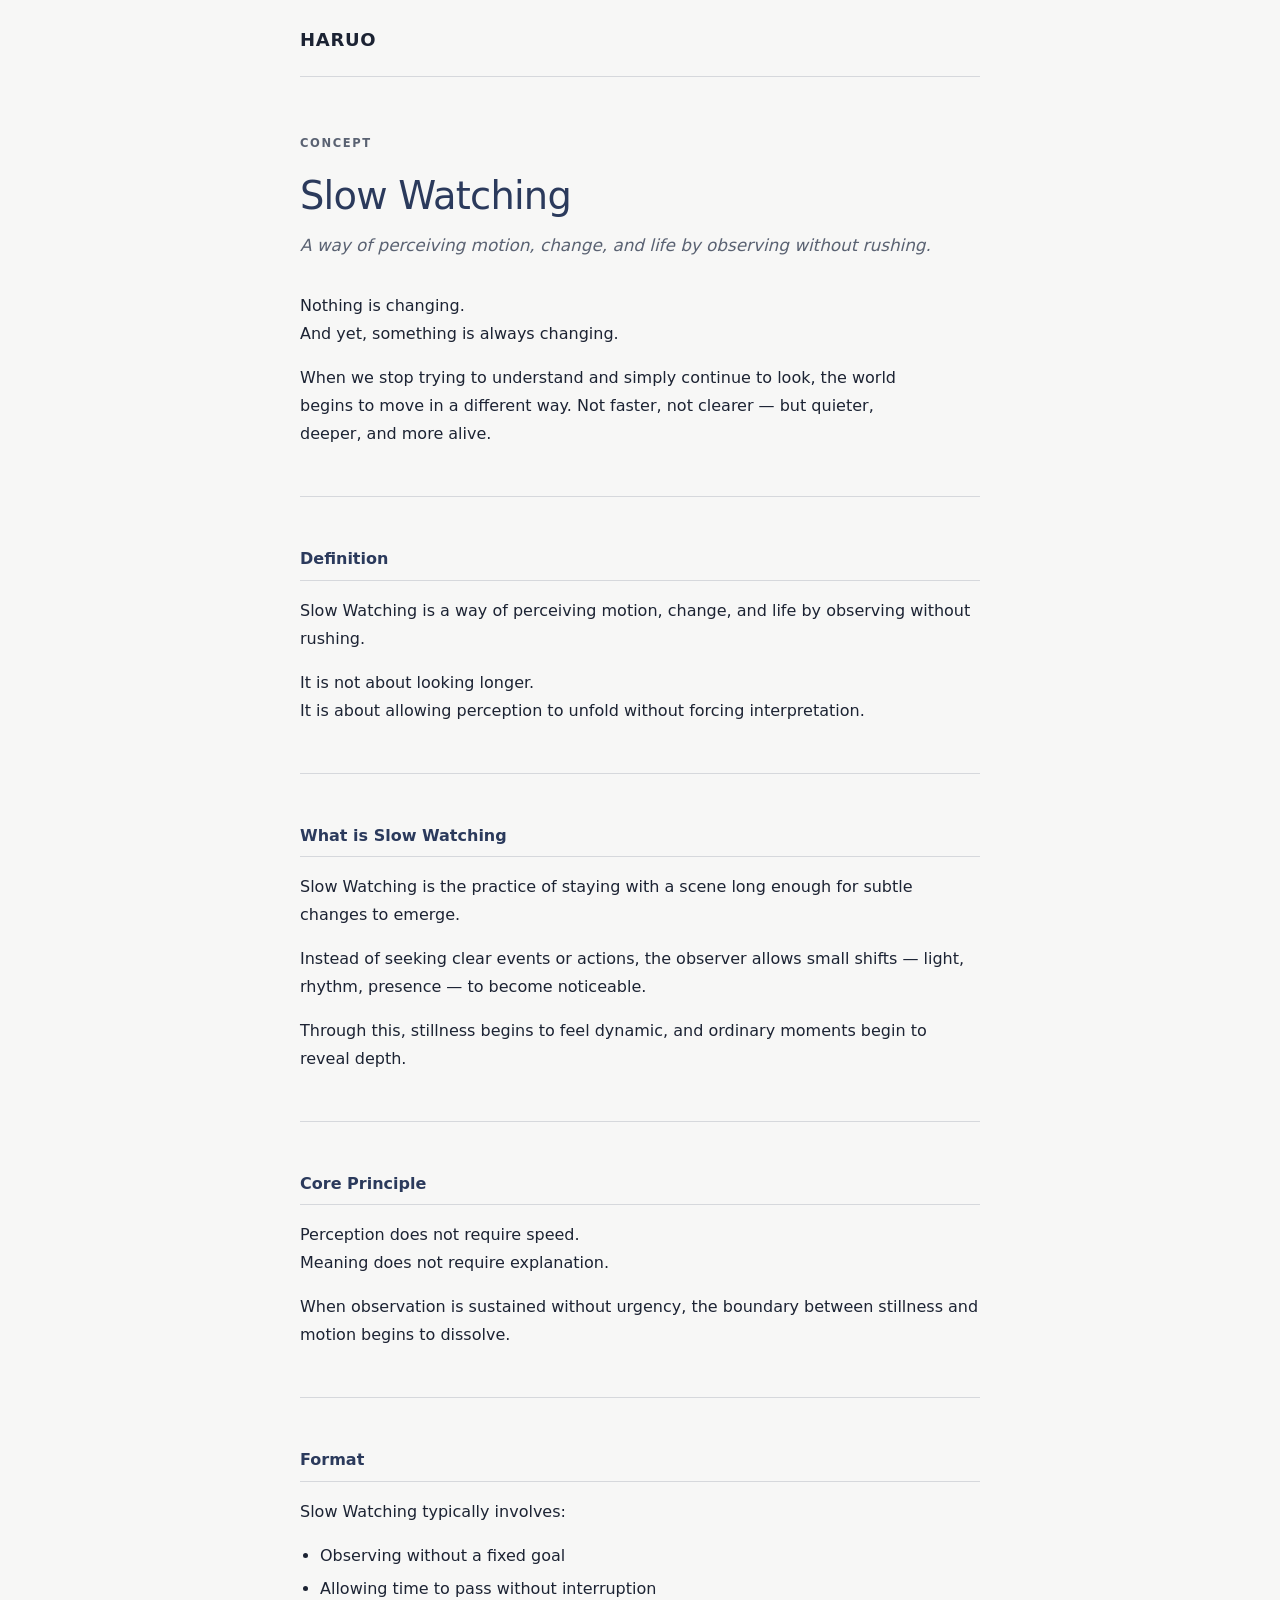
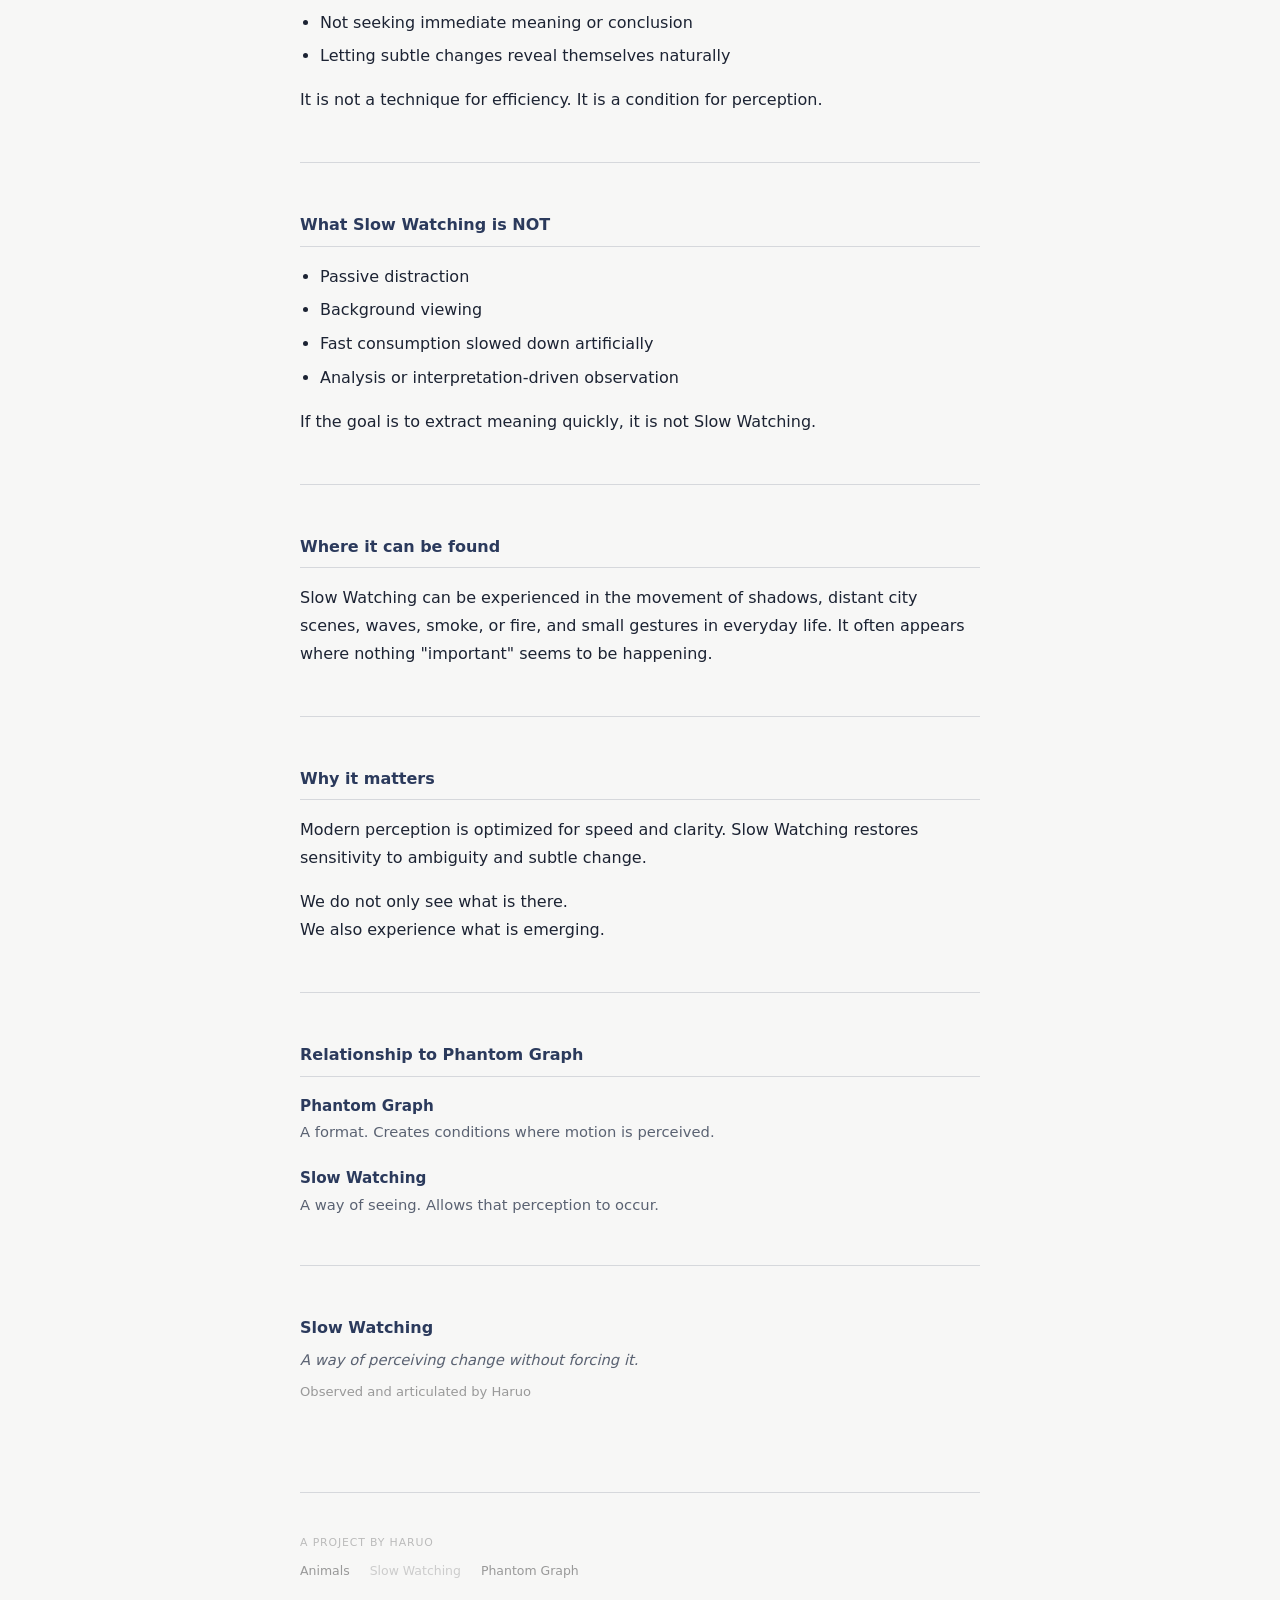
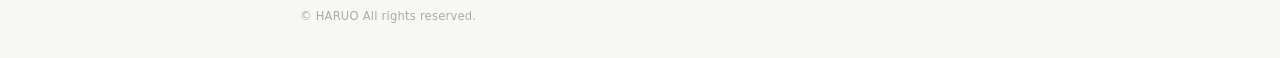
==== commit 2a4ee3ac: "ヘッダ修正" ====
--- a/index.html
+++ b/index.html
@@ -9,104 +9,108 @@
 </head>
 <body>
 
-  <header class="site-header">
-    <a href="/" class="site-title">HARUO</a>
-  </header>
+  <div class="page-shell">
 
-  <main class="container">
+    <header class="site-header">
+      <a href="/" class="site-title">HARUO</a>
+    </header>
 
-    <section class="hero">
-      <p class="label">concept</p>
-      <h1>Slow Watching</h1>
-      <p class="sub">A way of perceiving motion, change, and life by observing without rushing.</p>
-      <div class="intro">
-        <p>Nothing is changing.<br>And yet, something is always changing.</p>
-        <p>When we stop trying to understand and simply continue to look, the world begins to move in a different way. Not faster, not clearer — but quieter, deeper, and more alive.</p>
+    <main class="site-main">
+
+      <section class="hero">
+        <p class="label">concept</p>
+        <h1>Slow Watching</h1>
+        <p class="sub">A way of perceiving motion, change, and life by observing without rushing.</p>
+        <div class="intro">
+          <p>Nothing is changing.<br>And yet, something is always changing.</p>
+          <p>When we stop trying to understand and simply continue to look, the world begins to move in a different way. Not faster, not clearer — but quieter, deeper, and more alive.</p>
+        </div>
+      </section>
+
+      <section>
+        <h2>Definition</h2>
+        <p>Slow Watching is a way of perceiving motion, change, and life by observing without rushing.</p>
+        <p>It is not about looking longer.<br>It is about allowing perception to unfold without forcing interpretation.</p>
+      </section>
+
+      <section>
+        <h2>What is Slow Watching</h2>
+        <p>Slow Watching is the practice of staying with a scene long enough for subtle changes to emerge.</p>
+        <p>Instead of seeking clear events or actions, the observer allows small shifts — light, rhythm, presence — to become noticeable.</p>
+        <p>Through this, stillness begins to feel dynamic, and ordinary moments begin to reveal depth.</p>
+      </section>
+
+      <section>
+        <h2>Core Principle</h2>
+        <p>Perception does not require speed.<br>Meaning does not require explanation.</p>
+        <p>When observation is sustained without urgency, the boundary between stillness and motion begins to dissolve.</p>
+      </section>
+
+      <section>
+        <h2>Format</h2>
+        <p>Slow Watching typically involves:</p>
+        <ul>
+          <li>Observing without a fixed goal</li>
+          <li>Allowing time to pass without interruption</li>
+          <li>Not seeking immediate meaning or conclusion</li>
+          <li>Letting subtle changes reveal themselves naturally</li>
+        </ul>
+        <p>It is not a technique for efficiency. It is a condition for perception.</p>
+      </section>
+
+      <section>
+        <h2>What Slow Watching is NOT</h2>
+        <ul>
+          <li>Passive distraction</li>
+          <li>Background viewing</li>
+          <li>Fast consumption slowed down artificially</li>
+          <li>Analysis or interpretation-driven observation</li>
+        </ul>
+        <p>If the goal is to extract meaning quickly, it is not Slow Watching.</p>
+      </section>
+
+      <section>
+        <h2>Where it can be found</h2>
+        <p>Slow Watching can be experienced in the movement of shadows, distant city scenes, waves, smoke, or fire, and small gestures in everyday life. It often appears where nothing "important" seems to be happening.</p>
+      </section>
+
+      <section>
+        <h2>Why it matters</h2>
+        <p>Modern perception is optimized for speed and clarity. Slow Watching restores sensitivity to ambiguity and subtle change.</p>
+        <p>We do not only see what is there.<br>We also experience what is emerging.</p>
+      </section>
+
+      <section>
+        <h2>Relationship to Phantom Graph</h2>
+        <dl class="relation-list">
+          <dt>Phantom Graph</dt>
+          <dd>A format. Creates conditions where motion is perceived.</dd>
+          <dt>Slow Watching</dt>
+          <dd>A way of seeing. Allows that perception to occur.</dd>
+        </dl>
+      </section>
+
+      <section class="closing">
+        <p class="closing-title">Slow Watching</p>
+        <p class="closing-sub">A way of perceiving change without forcing it.</p>
+        <p class="closing-credit">Observed and articulated by Haruo</p>
+      </section>
+
+    </main>
+
+    <footer class="site-footer">
+      <div class="footer-nav">
+        <p class="footer-nav__label">A project by HARUO</p>
+        <nav class="footer-nav__links">
+          <a href="https://haruo.online/">Animals</a>
+          <span class="footer-nav__current">Slow Watching</span>
+          <a href="https://haruo-records.github.io/phantom-graph-site/">Phantom Graph</a>
+        </nav>
       </div>
-    </section>
+      <p class="footer-copy">&copy; HARUO All rights reserved.</p>
+    </footer>
 
-    <section>
-      <h2>Definition</h2>
-      <p>Slow Watching is a way of perceiving motion, change, and life by observing without rushing.</p>
-      <p>It is not about looking longer.<br>It is about allowing perception to unfold without forcing interpretation.</p>
-    </section>
-
-    <section>
-      <h2>What is Slow Watching</h2>
-      <p>Slow Watching is the practice of staying with a scene long enough for subtle changes to emerge.</p>
-      <p>Instead of seeking clear events or actions, the observer allows small shifts — light, rhythm, presence — to become noticeable.</p>
-      <p>Through this, stillness begins to feel dynamic, and ordinary moments begin to reveal depth.</p>
-    </section>
-
-    <section>
-      <h2>Core Principle</h2>
-      <p>Perception does not require speed.<br>Meaning does not require explanation.</p>
-      <p>When observation is sustained without urgency, the boundary between stillness and motion begins to dissolve.</p>
-    </section>
-
-    <section>
-      <h2>Format</h2>
-      <p>Slow Watching typically involves:</p>
-      <ul>
-        <li>Observing without a fixed goal</li>
-        <li>Allowing time to pass without interruption</li>
-        <li>Not seeking immediate meaning or conclusion</li>
-        <li>Letting subtle changes reveal themselves naturally</li>
-      </ul>
-      <p>It is not a technique for efficiency. It is a condition for perception.</p>
-    </section>
-
-    <section>
-      <h2>What Slow Watching is NOT</h2>
-      <ul>
-        <li>Passive distraction</li>
-        <li>Background viewing</li>
-        <li>Fast consumption slowed down artificially</li>
-        <li>Analysis or interpretation-driven observation</li>
-      </ul>
-      <p>If the goal is to extract meaning quickly, it is not Slow Watching.</p>
-    </section>
-
-    <section>
-      <h2>Where it can be found</h2>
-      <p>Slow Watching can be experienced in the movement of shadows, distant city scenes, waves, smoke, or fire, and small gestures in everyday life. It often appears where nothing "important" seems to be happening.</p>
-    </section>
-
-    <section>
-      <h2>Why it matters</h2>
-      <p>Modern perception is optimized for speed and clarity. Slow Watching restores sensitivity to ambiguity and subtle change.</p>
-      <p>We do not only see what is there.<br>We also experience what is emerging.</p>
-    </section>
-
-    <section>
-      <h2>Relationship to Phantom Graph</h2>
-      <dl class="relation-list">
-        <dt>Phantom Graph</dt>
-        <dd>A format. Creates conditions where motion is perceived.</dd>
-        <dt>Slow Watching</dt>
-        <dd>A way of seeing. Allows that perception to occur.</dd>
-      </dl>
-    </section>
-
-    <section class="closing">
-      <p class="closing-title">Slow Watching</p>
-      <p class="closing-sub">A way of perceiving change without forcing it.</p>
-      <p class="closing-credit">Observed and articulated by Haruo</p>
-    </section>
-
-  </main>
-
-  <footer class="site-footer">
-    <div class="footer-nav">
-      <p class="footer-nav__label">A project by HARUO</p>
-      <nav class="footer-nav__links">
-        <a href="https://haruo.online/">Animals</a>
-        <span class="footer-nav__current">Slow Watching</span>
-        <a href="https://haruo-records.github.io/phantom-graph-site/">Phantom Graph</a>
-      </nav>
-    </div>
-    <p class="footer-copy">&copy; HARUO All rights reserved.</p>
-  </footer>
+  </div><!-- /.page-shell -->
 
 </body>
 </html>
--- a/styles.css
+++ b/styles.css
@@ -1,5 +1,5 @@
 /* ============================================
-   Phantom Graph — HARUO
+   HARUO — Concept Sites
    styles.css
    ============================================ */
 
@@ -25,16 +25,19 @@
   display: block;
 }
 
-/* --- Container (中央寄せの核) --- */
-.container {
+/* -------------------------------------------
+   Page Shell
+   header / main / footer を同じ幅で揃える核
+------------------------------------------- */
+.page-shell {
   max-width: 720px;
   margin: 0 auto;
-  padding: 40px 20px;
+  padding: 0 20px;
 }
 
 /* --- Header --- */
 .site-header {
-  padding: 20px;
+  padding: 24px 0 20px;
   border-bottom: 1px solid #d6d8dc;
 }
 
@@ -42,12 +45,17 @@
   text-decoration: none;
   font-weight: 600;
   font-size: 18px;
-  color: inherit;
-  letter-spacing: 0.05em;
+  color: #1c2333;
+  letter-spacing: 0.04em;
 }
 
 .site-title:hover {
-  opacity: 0.7;
+  opacity: 0.6;
+}
+
+/* --- Main --- */
+.site-main {
+  padding: 0 0 56px;
 }
 
 /* --- Typography --- */
@@ -61,7 +69,7 @@
 }
 
 h2 {
-  font-size: 1.1rem;
+  font-size: 1rem;
   font-weight: 600;
   color: #2b3a5c;
   margin-bottom: 1rem;
@@ -86,7 +94,7 @@
 }
 
 a:hover {
-  opacity: 0.7;
+  opacity: 0.6;
 }
 
 ul {
@@ -105,12 +113,13 @@
   border-top: 1px solid #d6d8dc;
 }
 
+/* Hero はborder-topなし */
 .hero {
   padding-top: 3.5rem;
   border-top: none;
 }
 
-/* --- Hero --- */
+/* --- Hero parts --- */
 .label {
   font-size: 0.72rem;
   font-weight: 600;
@@ -121,7 +130,7 @@
 }
 
 .sub {
-  font-size: 1.1rem;
+  font-size: 1.05rem;
   font-style: italic;
   color: #5a6272;
   margin-bottom: 2rem;
@@ -157,7 +166,7 @@
   color: #999;
 }
 
-/* --- Relation list (slow-watching only) --- */
+/* --- Relation list (slow-watching) --- */
 dl.relation-list {
   margin: 0;
 }
@@ -179,16 +188,18 @@
   font-size: 0.92rem;
 }
 
-/* --- Footer --- */
+/* -------------------------------------------
+   Footer
+   page-shell 内なので左右は自動で揃う。
+   縦余白のみここで管理。
+------------------------------------------- */
 .site-footer {
+  padding: 40px 0 32px;
   border-top: 1px solid #d6d8dc;
-  padding: 3rem 20px 2rem;
-  max-width: 720px;
-  margin: 0 auto;
 }
 
 .footer-nav {
-  margin-bottom: 1.75rem;
+  margin-bottom: 1.5rem;
 }
 
 .footer-nav__label {
@@ -196,7 +207,7 @@
   color: #bbb;
   letter-spacing: 0.08em;
   text-transform: uppercase;
-  margin-bottom: 0.55rem;
+  margin-bottom: 0.5rem;
 }
 
 .footer-nav__links {
@@ -242,4 +253,8 @@
   section {
     padding: 2.25rem 0;
   }
-}
+
+  .site-footer {
+    padding: 32px 0 24px;
+  }
+}
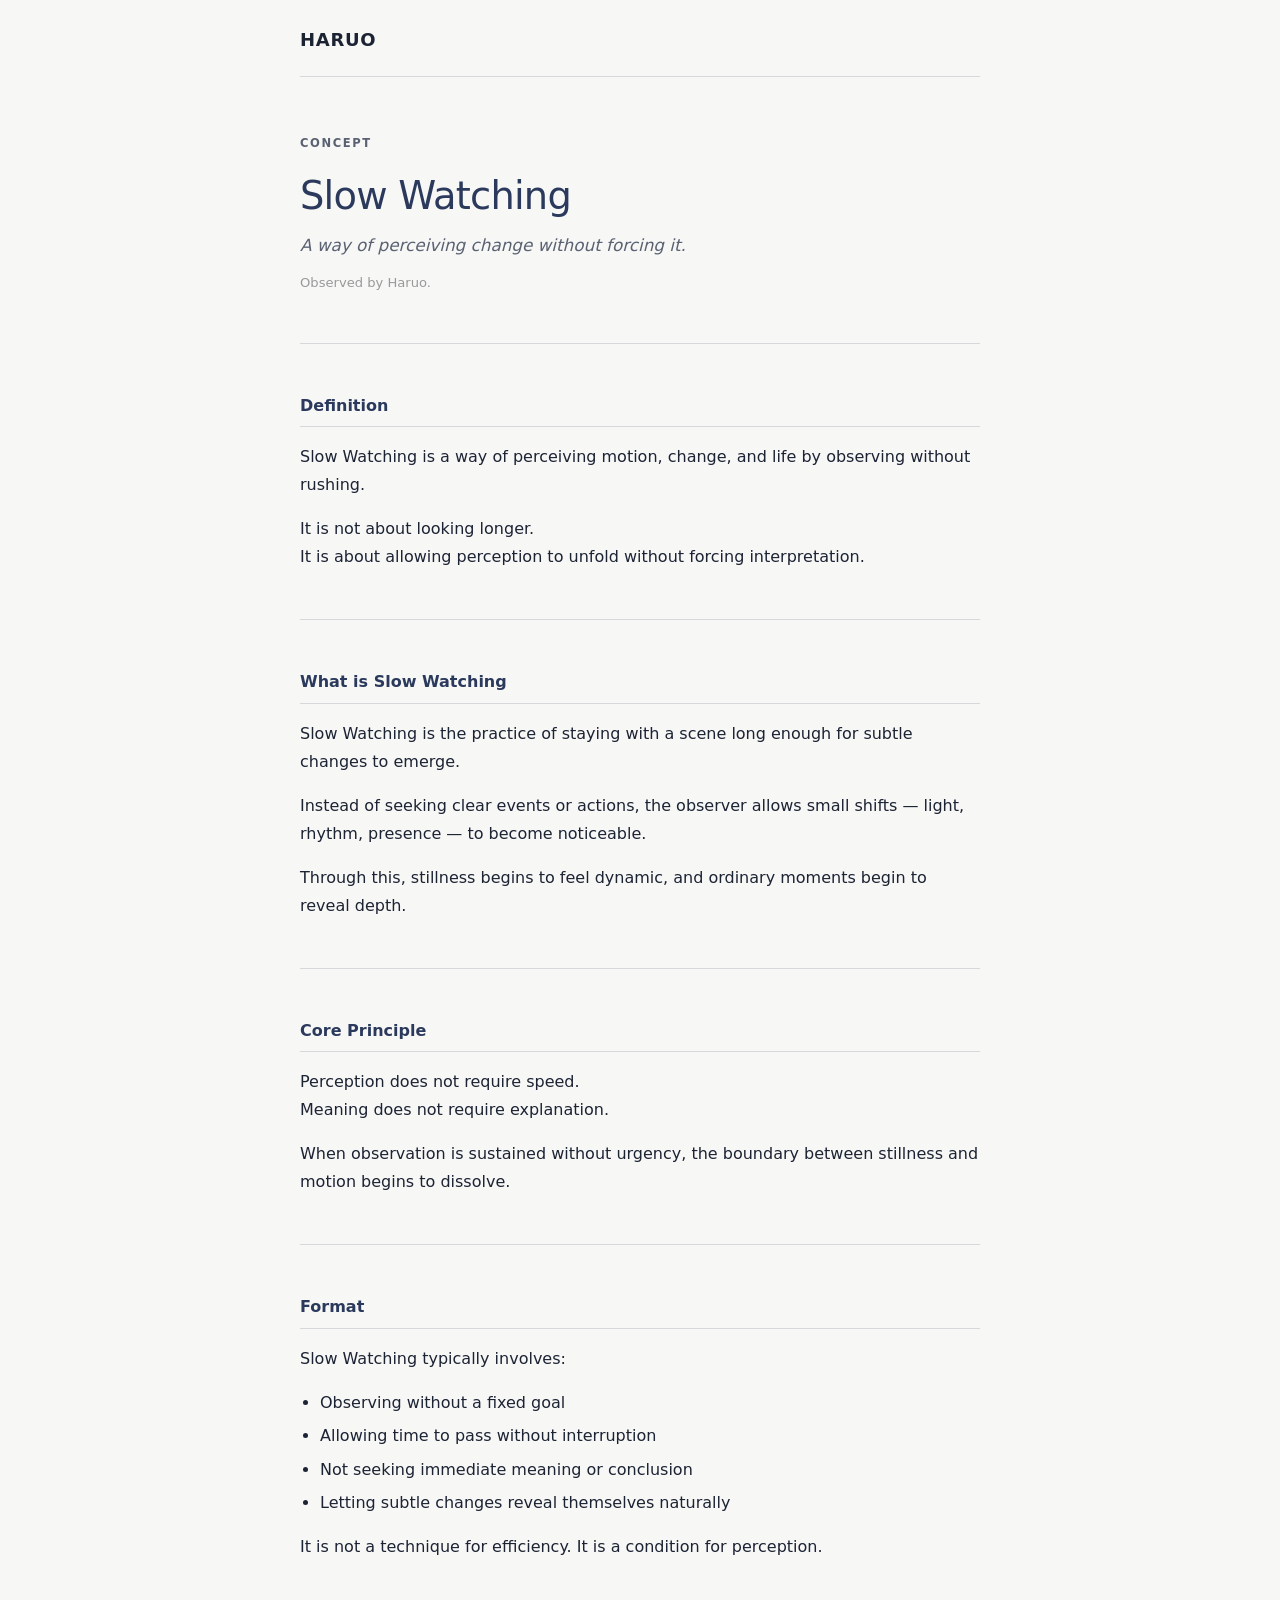
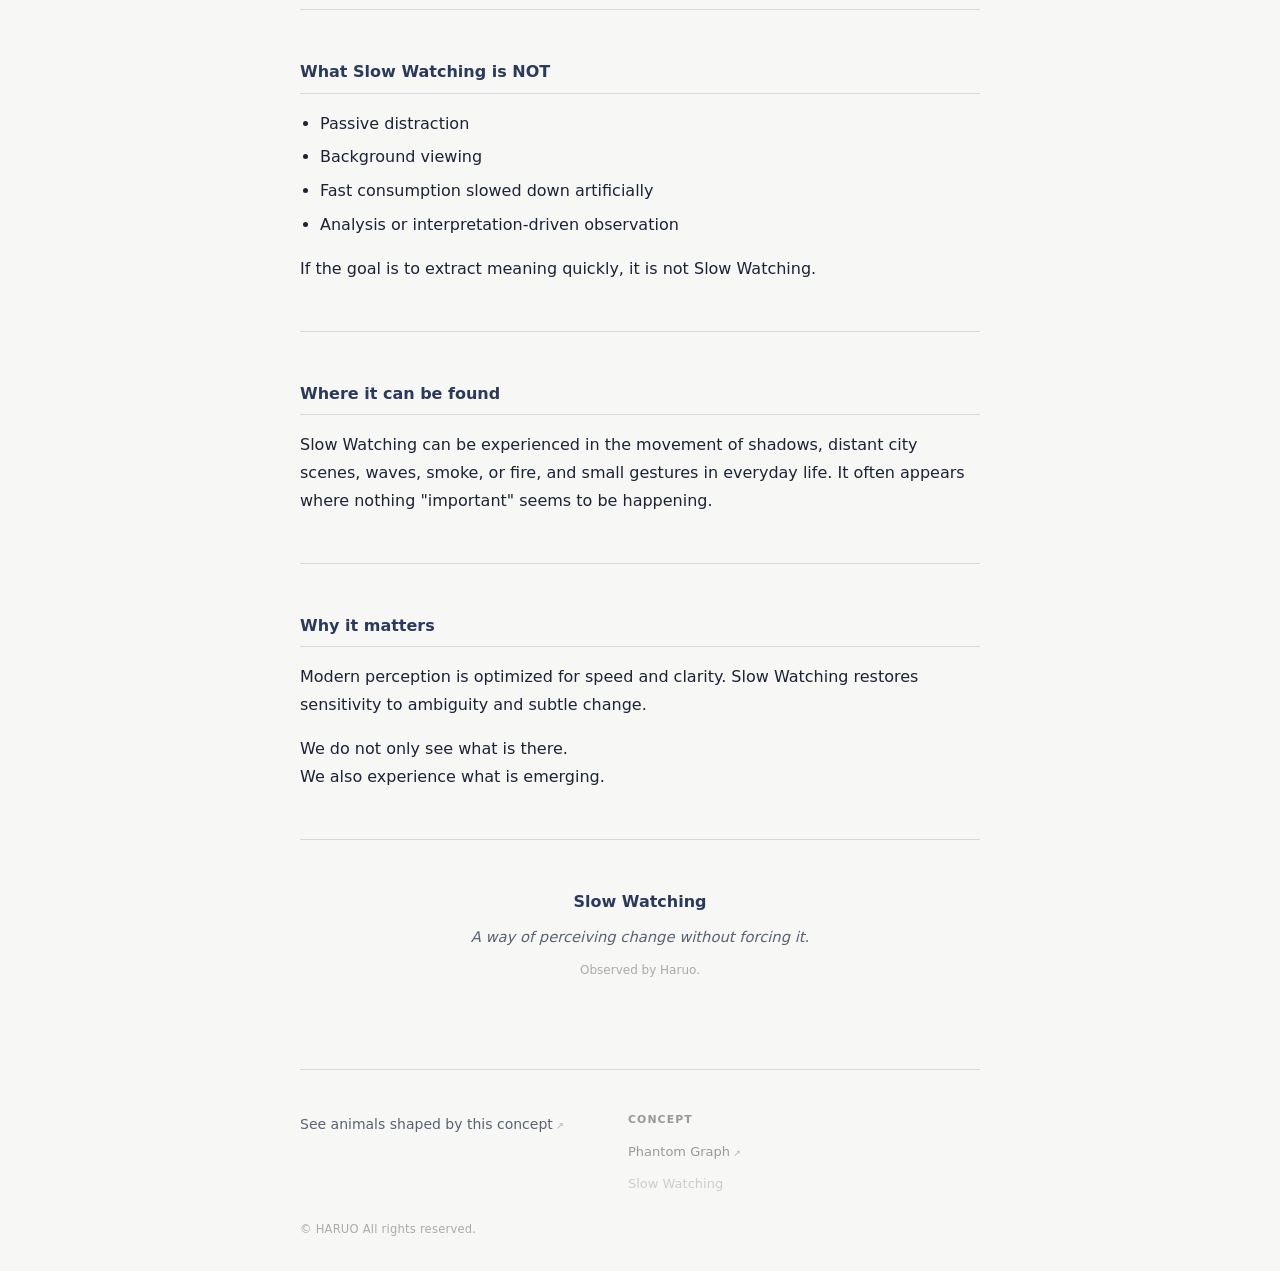
==== commit 7034df39: "Refine Slow Watching page structure and concept hierarchy - Removed Relationship section - Simplifie" ====
--- a/index.html
+++ b/index.html
@@ -20,11 +20,8 @@
       <section class="hero">
         <p class="label">concept</p>
         <h1>Slow Watching</h1>
-        <p class="sub">A way of perceiving motion, change, and life by observing without rushing.</p>
-        <div class="intro">
-          <p>Nothing is changing.<br>And yet, something is always changing.</p>
-          <p>When we stop trying to understand and simply continue to look, the world begins to move in a different way. Not faster, not clearer — but quieter, deeper, and more alive.</p>
-        </div>
+        <p class="sub">A way of perceiving change without forcing it.</p>
+        <p class="credit">Observed by Haruo.</p>
       </section>
 
       <section>
@@ -80,32 +77,26 @@
         <p>We do not only see what is there.<br>We also experience what is emerging.</p>
       </section>
 
-      <section>
-        <h2>Relationship to Phantom Graph</h2>
-        <dl class="relation-list">
-          <dt>Phantom Graph</dt>
-          <dd>A format. Creates conditions where motion is perceived.</dd>
-          <dt>Slow Watching</dt>
-          <dd>A way of seeing. Allows that perception to occur.</dd>
-        </dl>
-      </section>
-
       <section class="closing">
         <p class="closing-title">Slow Watching</p>
         <p class="closing-sub">A way of perceiving change without forcing it.</p>
-        <p class="closing-credit">Observed and articulated by Haruo</p>
+        <p class="closing-credit">Observed by Haruo.</p>
       </section>
 
     </main>
 
     <footer class="site-footer">
-      <div class="footer-nav">
-        <p class="footer-nav__label">A project by HARUO</p>
-        <nav class="footer-nav__links">
-          <a href="https://haruo.online/">Animals</a>
-          <span class="footer-nav__current">Slow Watching</span>
-          <a href="https://haruo-records.github.io/phantom-graph-site/">Phantom Graph</a>
-        </nav>
+      <div class="footer-inner">
+        <div class="footer-cta">
+          <a href="https://haruo-records.github.io/animals-site/" class="external" target="_blank" rel="noopener noreferrer">See animals shaped by this concept</a>
+        </div>
+        <div class="footer-concepts">
+          <p class="footer-concepts__heading">CONCEPT</p>
+          <ul>
+            <li><a href="https://haruo-records.github.io/phantom-graph-site/" class="external" target="_blank" rel="noopener noreferrer">Phantom Graph</a></li>
+            <li><span class="current">Slow Watching</span></li>
+          </ul>
+        </div>
       </div>
       <p class="footer-copy">&copy; HARUO All rights reserved.</p>
     </footer>
--- a/styles.css
+++ b/styles.css
@@ -133,59 +133,38 @@
   font-size: 1.05rem;
   font-style: italic;
   color: #5a6272;
-  margin-bottom: 2rem;
-}
-
-.intro {
-  font-size: 1rem;
-  max-width: 600px;
-}
-
-/* --- Closing --- */
+  margin-bottom: 0.75rem;
+}
+
+.credit {
+  font-size: 0.82rem;
+  color: #999;
+}
+
+/* --- Closing (concept restatement) --- */
 .closing {
   padding: 3rem 0 2rem;
   border-top: 1px solid #d6d8dc;
+  text-align: center;
 }
 
 .closing-title {
   font-size: 1rem;
   font-weight: 600;
   color: #2b3a5c;
-  margin-bottom: 0.3rem;
+  margin-bottom: 0.5rem;
 }
 
 .closing-sub {
   font-style: italic;
   color: #5a6272;
   font-size: 0.92rem;
-  margin-bottom: 0.5rem;
+  margin-bottom: 0.625rem;
 }
 
 .closing-credit {
-  font-size: 0.82rem;
-  color: #999;
-}
-
-/* --- Relation list (slow-watching) --- */
-dl.relation-list {
-  margin: 0;
-}
-
-dl.relation-list dt {
-  font-weight: 600;
-  color: #2b3a5c;
-  margin-top: 1.25rem;
-  font-size: 0.95rem;
-}
-
-dl.relation-list dt:first-child {
-  margin-top: 0;
-}
-
-dl.relation-list dd {
-  margin-left: 0;
-  color: #5a6272;
-  font-size: 0.92rem;
+  font-size: 0.75rem;
+  color: #aaa;
 }
 
 /* -------------------------------------------
@@ -198,40 +177,82 @@
   border-top: 1px solid #d6d8dc;
 }
 
-.footer-nav {
+.footer-inner {
+  display: flex;
+  align-items: flex-start;
+  justify-content: flex-start;
+  gap: 64px;
   margin-bottom: 1.5rem;
-}
-
-.footer-nav__label {
+  flex-wrap: wrap;
+}
+
+.footer-cta a {
+  font-size: 0.875rem;
+  color: #5a6272;
+  text-decoration: none;
+  transition: color 0.18s;
+}
+
+.footer-cta a:hover {
+  color: #2b3a5c;
+  opacity: 1;
+}
+
+.footer-concepts__heading {
   font-size: 0.68rem;
-  color: #bbb;
-  letter-spacing: 0.08em;
+  font-weight: 600;
+  letter-spacing: 0.1em;
   text-transform: uppercase;
+  color: #999;
+  margin-bottom: 0.625rem;
+}
+
+.footer-concepts ul {
+  list-style: none;
+  padding-left: 0;
+  margin-bottom: 0;
+}
+
+.footer-concepts li {
   margin-bottom: 0.5rem;
-}
-
-.footer-nav__links {
-  display: flex;
-  flex-wrap: wrap;
-  gap: 0.2rem 1.25rem;
-}
-
-.footer-nav__links a {
-  font-size: 0.78rem;
+  line-height: 1.5;
+}
+
+.footer-concepts li:last-child {
+  margin-bottom: 0;
+}
+
+.footer-concepts a {
+  font-size: 0.8125rem;
   color: #999;
   text-decoration: none;
-  transition: color 0.15s ease;
-}
-
-.footer-nav__links a:hover {
+  transition: color 0.18s;
+}
+
+.footer-concepts a:hover {
   color: #2b3a5c;
   opacity: 1;
 }
 
-.footer-nav__current {
-  font-size: 0.78rem;
+.footer-concepts .current {
+  font-size: 0.8125rem;
   color: #ccc;
   cursor: default;
+}
+
+/* External link indicator */
+a.external::after {
+  content: "↗";
+  font-size: 0.7em;
+  margin-left: 3px;
+  color: #999;
+  opacity: 0.7;
+  transition: opacity 0.18s, color 0.18s;
+}
+
+a.external:hover::after {
+  opacity: 1;
+  color: #2b3a5c;
 }
 
 .footer-copy {
@@ -254,6 +275,11 @@
     padding: 2.25rem 0;
   }
 
+  .footer-inner {
+    flex-direction: column;
+    gap: 24px;
+  }
+
   .site-footer {
     padding: 32px 0 24px;
   }
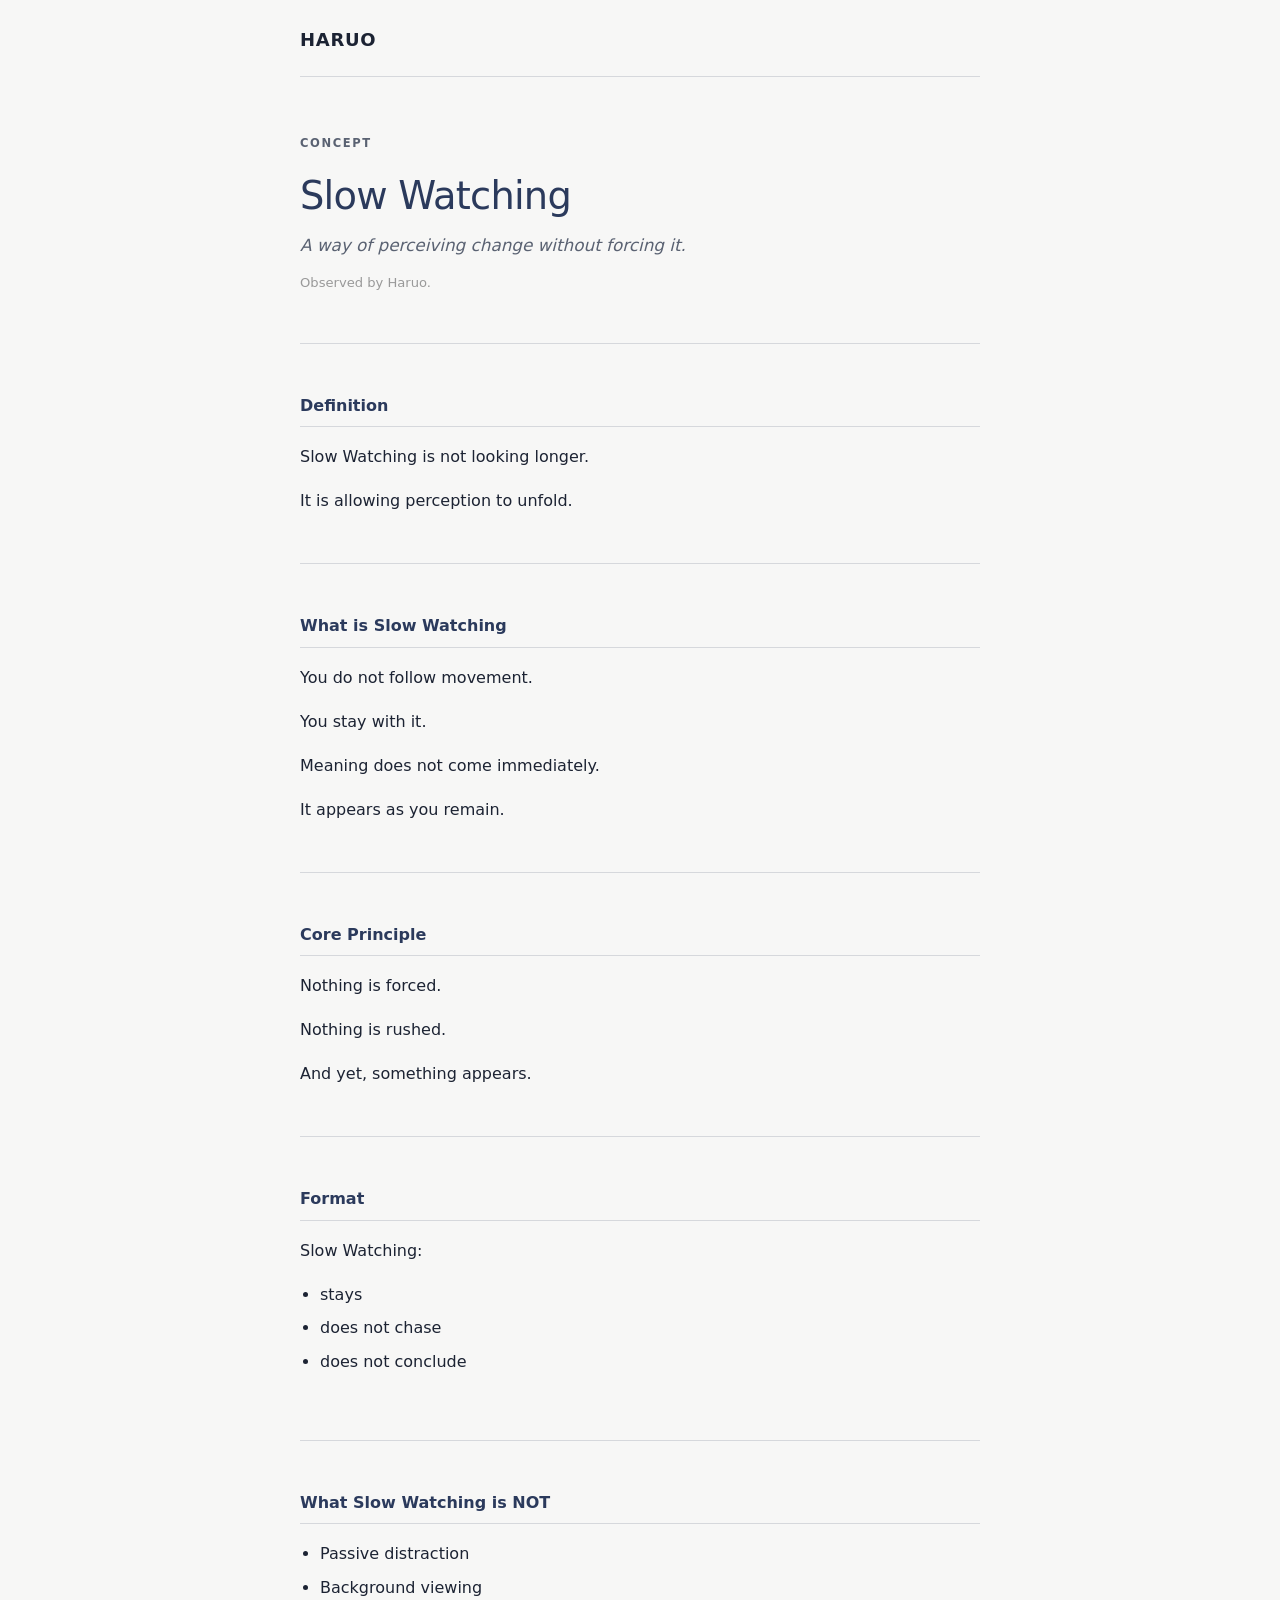
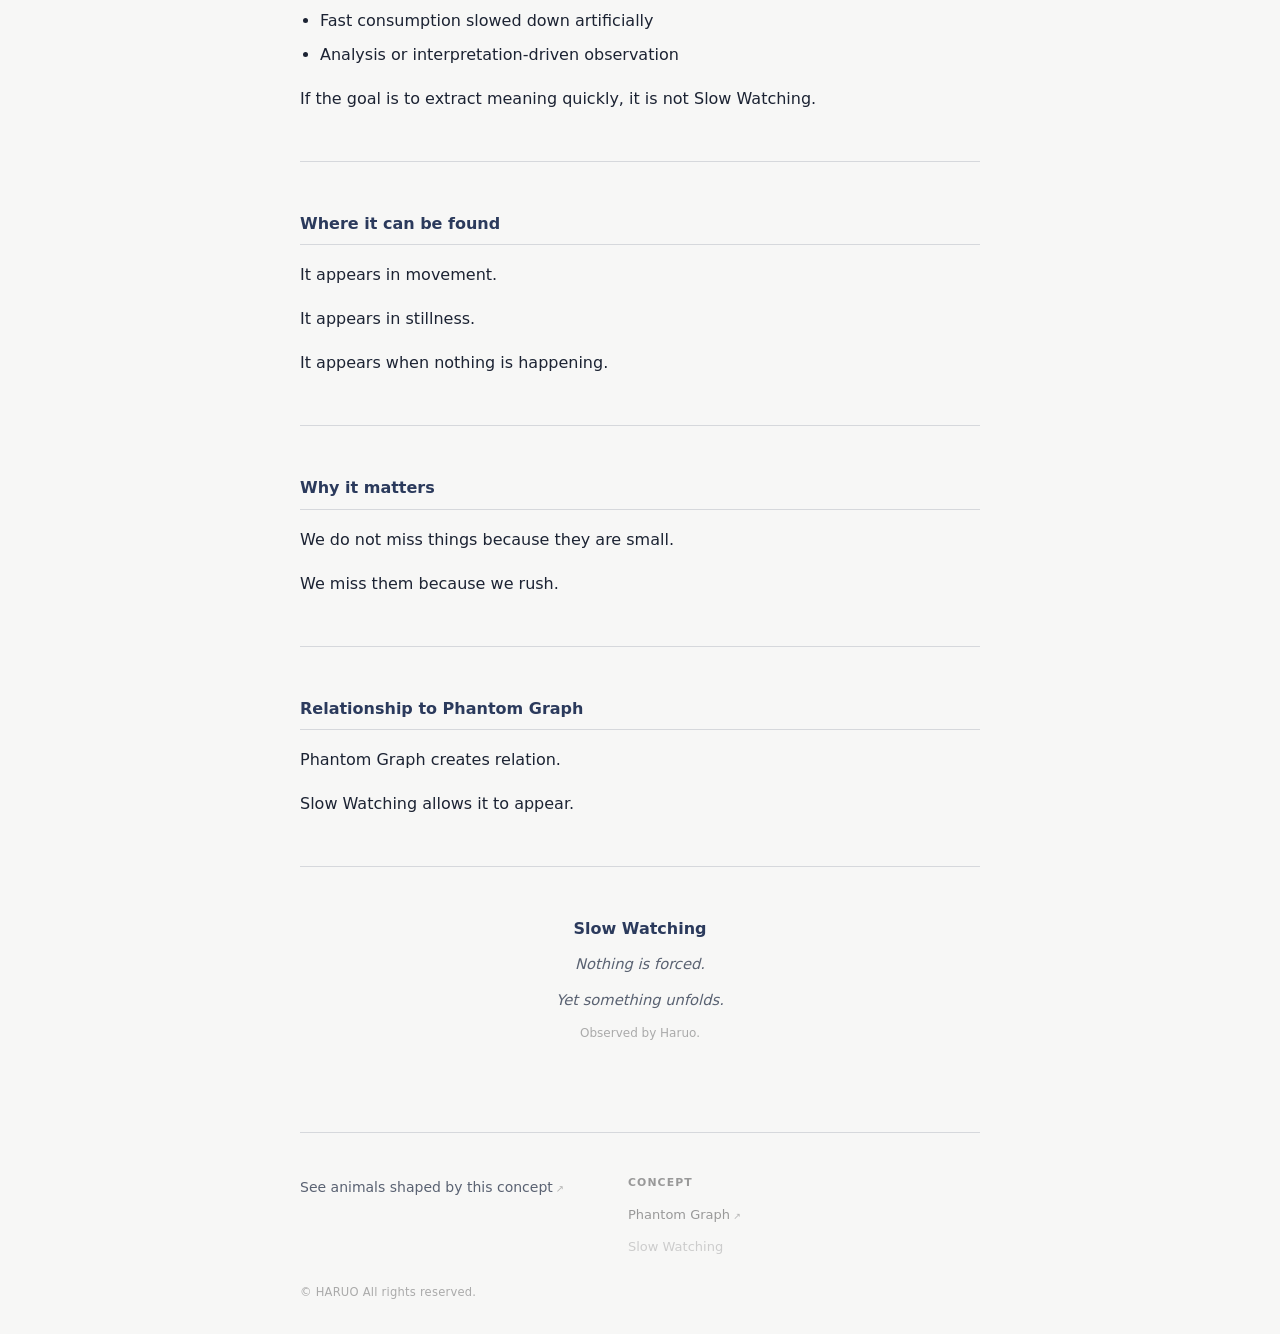
==== commit 84a081a7: "Refine and expand Slow Watching concept site" ====
--- a/index.html
+++ b/index.html
@@ -26,33 +26,33 @@
 
       <section>
         <h2>Definition</h2>
-        <p>Slow Watching is a way of perceiving motion, change, and life by observing without rushing.</p>
-        <p>It is not about looking longer.<br>It is about allowing perception to unfold without forcing interpretation.</p>
+        <p>Slow Watching is not looking longer.</p>
+        <p>It is allowing perception to unfold.</p>
       </section>
 
       <section>
         <h2>What is Slow Watching</h2>
-        <p>Slow Watching is the practice of staying with a scene long enough for subtle changes to emerge.</p>
-        <p>Instead of seeking clear events or actions, the observer allows small shifts — light, rhythm, presence — to become noticeable.</p>
-        <p>Through this, stillness begins to feel dynamic, and ordinary moments begin to reveal depth.</p>
+        <p>You do not follow movement.</p>
+        <p>You stay with it.</p>
+        <p>Meaning does not come immediately.</p>
+        <p>It appears as you remain.</p>
       </section>
 
       <section>
         <h2>Core Principle</h2>
-        <p>Perception does not require speed.<br>Meaning does not require explanation.</p>
-        <p>When observation is sustained without urgency, the boundary between stillness and motion begins to dissolve.</p>
+        <p>Nothing is forced.</p>
+        <p>Nothing is rushed.</p>
+        <p>And yet, something appears.</p>
       </section>
 
       <section>
         <h2>Format</h2>
-        <p>Slow Watching typically involves:</p>
+        <p>Slow Watching:</p>
         <ul>
-          <li>Observing without a fixed goal</li>
-          <li>Allowing time to pass without interruption</li>
-          <li>Not seeking immediate meaning or conclusion</li>
-          <li>Letting subtle changes reveal themselves naturally</li>
+          <li>stays</li>
+          <li>does not chase</li>
+          <li>does not conclude</li>
         </ul>
-        <p>It is not a technique for efficiency. It is a condition for perception.</p>
       </section>
 
       <section>
@@ -68,18 +68,27 @@
 
       <section>
         <h2>Where it can be found</h2>
-        <p>Slow Watching can be experienced in the movement of shadows, distant city scenes, waves, smoke, or fire, and small gestures in everyday life. It often appears where nothing "important" seems to be happening.</p>
+        <p>It appears in movement.</p>
+        <p>It appears in stillness.</p>
+        <p>It appears when nothing is happening.</p>
       </section>
 
       <section>
         <h2>Why it matters</h2>
-        <p>Modern perception is optimized for speed and clarity. Slow Watching restores sensitivity to ambiguity and subtle change.</p>
-        <p>We do not only see what is there.<br>We also experience what is emerging.</p>
+        <p>We do not miss things because they are small.</p>
+        <p>We miss them because we rush.</p>
+      </section>
+
+      <section>
+        <h2>Relationship to Phantom Graph</h2>
+        <p>Phantom Graph creates relation.</p>
+        <p>Slow Watching allows it to appear.</p>
       </section>
 
       <section class="closing">
         <p class="closing-title">Slow Watching</p>
-        <p class="closing-sub">A way of perceiving change without forcing it.</p>
+        <p class="closing-sub">Nothing is forced.</p>
+        <p class="closing-sub">Yet something unfolds.</p>
         <p class="closing-credit">Observed by Haruo.</p>
       </section>
 
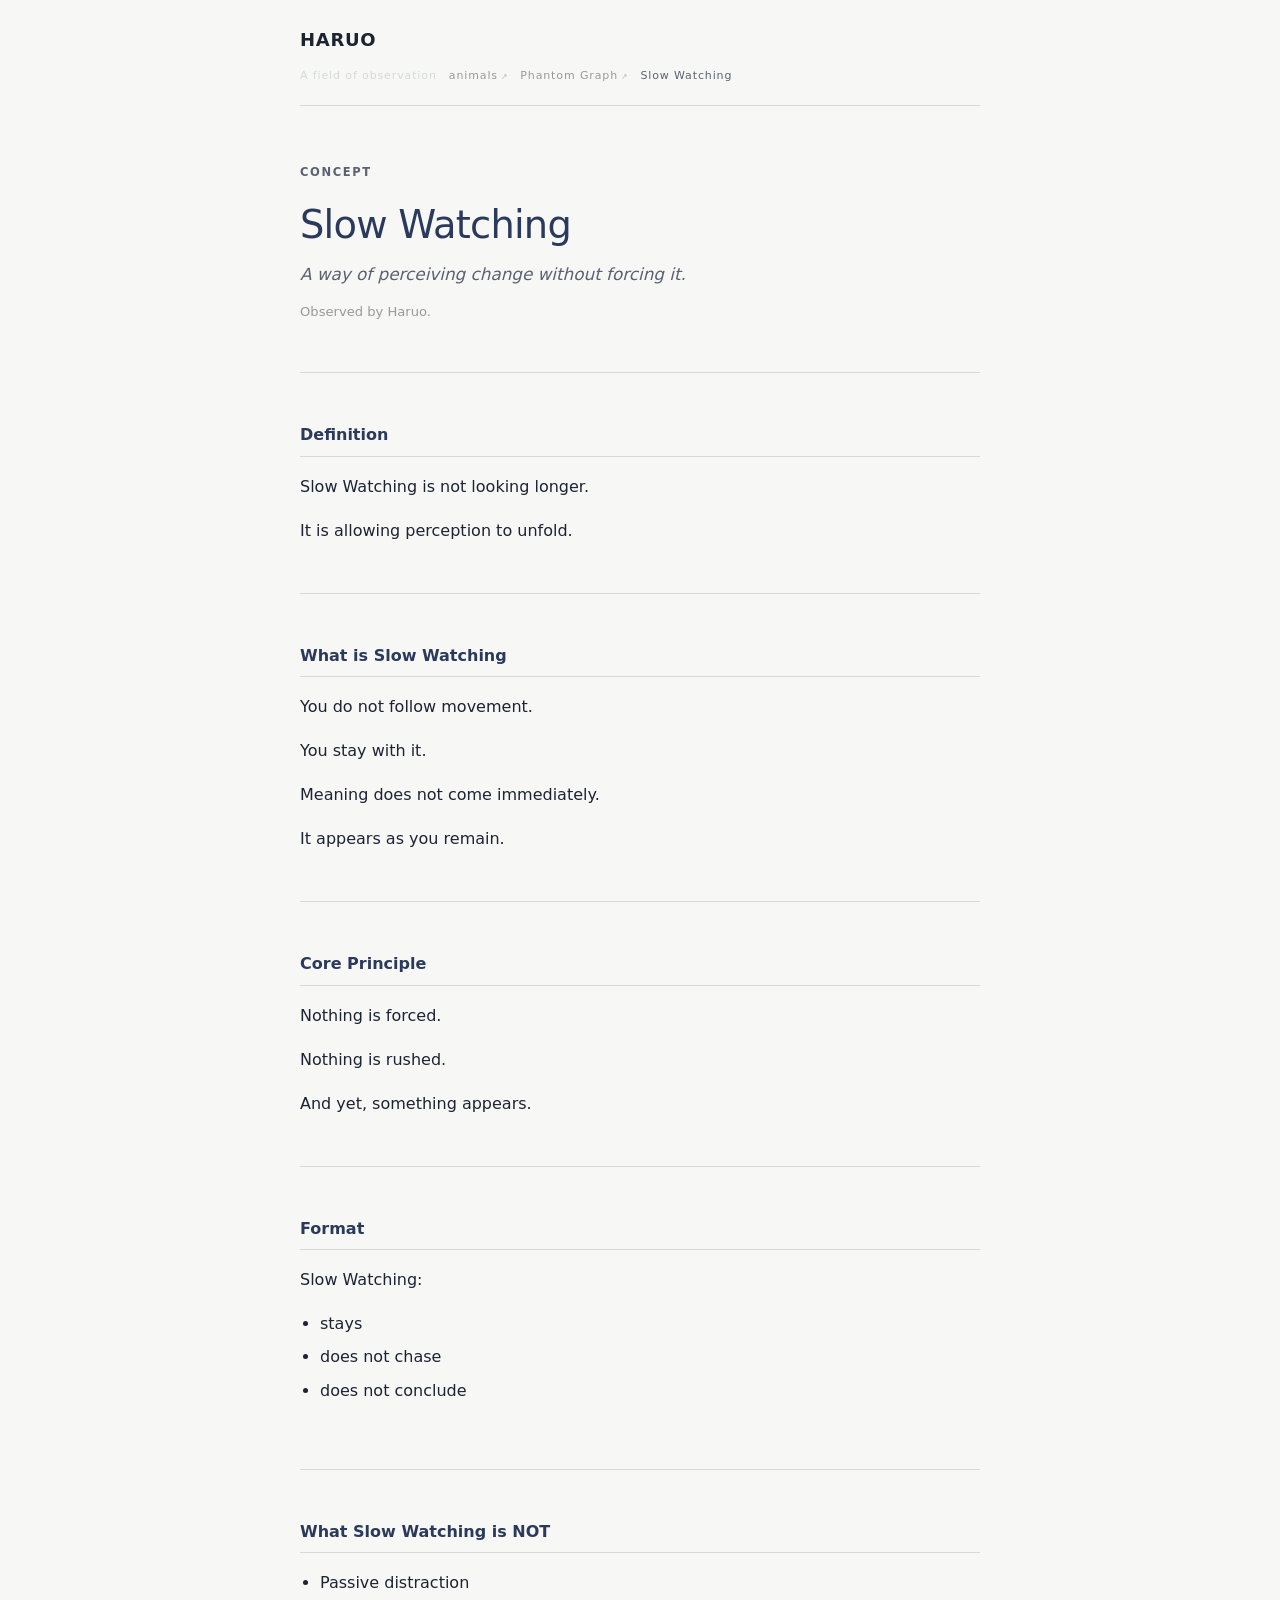
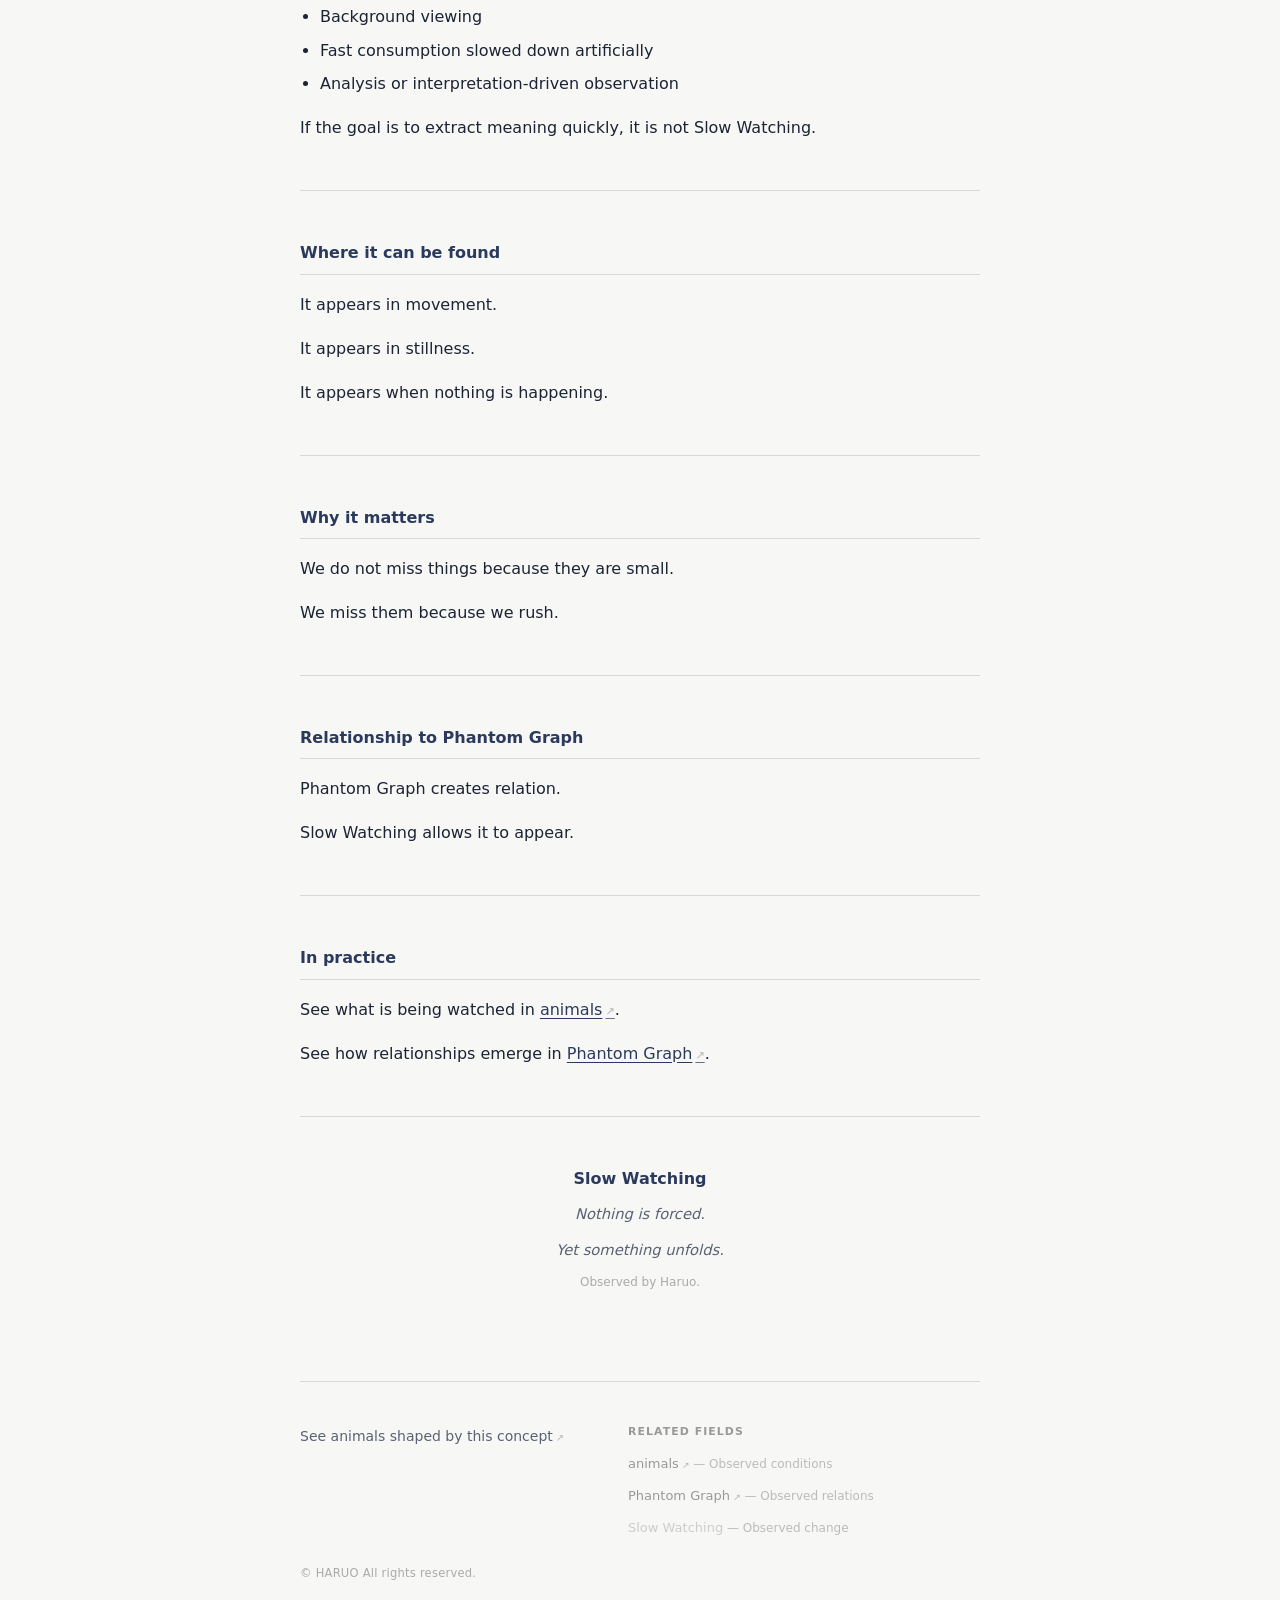
==== commit f90adb56: "Add cross-site concept nav, related fields footer, and in-practice links - header: add concept-nav s" ====
--- a/index.html
+++ b/index.html
@@ -13,6 +13,14 @@
 
     <header class="site-header">
       <a href="/" class="site-title">HARUO</a>
+      <div class="concept-nav">
+        <span class="concept-nav__sep">A field of observation</span>
+        <div class="concept-nav__links">
+          <a href="https://haruo-records.github.io/archive/" class="concept-nav__link external" target="_blank" rel="noopener noreferrer">animals</a>
+          <a href="https://haruo-records.github.io/phantom-graph-site/" class="concept-nav__link external" target="_blank" rel="noopener noreferrer">Phantom Graph</a>
+          <span class="concept-nav__link current">Slow Watching</span>
+        </div>
+      </div>
     </header>
 
     <main class="site-main">
@@ -85,6 +93,12 @@
         <p>Slow Watching allows it to appear.</p>
       </section>
 
+      <section>
+        <h2>In practice</h2>
+        <p>See what is being watched in <a href="https://haruo-records.github.io/archive/" class="external" target="_blank" rel="noopener noreferrer">animals</a>.</p>
+        <p>See how relationships emerge in <a href="https://haruo-records.github.io/phantom-graph-site/" class="external" target="_blank" rel="noopener noreferrer">Phantom Graph</a>.</p>
+      </section>
+
       <section class="closing">
         <p class="closing-title">Slow Watching</p>
         <p class="closing-sub">Nothing is forced.</p>
@@ -100,10 +114,11 @@
           <a href="https://haruo-records.github.io/animals-site/" class="external" target="_blank" rel="noopener noreferrer">See animals shaped by this concept</a>
         </div>
         <div class="footer-concepts">
-          <p class="footer-concepts__heading">CONCEPT</p>
+          <p class="footer-concepts__heading">Related fields</p>
           <ul>
-            <li><a href="https://haruo-records.github.io/phantom-graph-site/" class="external" target="_blank" rel="noopener noreferrer">Phantom Graph</a></li>
-            <li><span class="current">Slow Watching</span></li>
+            <li><a href="https://haruo-records.github.io/archive/" class="external" target="_blank" rel="noopener noreferrer">animals</a><span class="footer-field-desc"> — Observed conditions</span></li>
+            <li><a href="https://haruo-records.github.io/phantom-graph-site/" class="external" target="_blank" rel="noopener noreferrer">Phantom Graph</a><span class="footer-field-desc"> — Observed relations</span></li>
+            <li><span class="current">Slow Watching</span><span class="footer-field-desc"> — Observed change</span></li>
           </ul>
         </div>
       </div>
--- a/styles.css
+++ b/styles.css
@@ -240,6 +240,30 @@
   cursor: default;
 }
 
+/* --- Concept Nav --- */
+.concept-nav {
+  display: flex;
+  align-items: center;
+  gap: 12px;
+  padding: 10px 0 0;
+  font-size: 0.6875rem;
+  letter-spacing: 0.08em;
+  flex-wrap: wrap;
+  color: #999;
+}
+.concept-nav__sep { color: #d6d8dc; }
+.concept-nav__links { display: flex; gap: 12px; flex-wrap: wrap; }
+.concept-nav__link {
+  color: #999;
+  text-decoration: none;
+  transition: color 0.18s;
+}
+.concept-nav__link:hover { color: #2b3a5c; opacity: 1; }
+.concept-nav__link.current { color: #5a6272; }
+
+/* footer description sub-text */
+.footer-field-desc { color: #bbb; font-size: 0.75rem; }
+
 /* External link indicator */
 a.external::after {
   content: "↗";
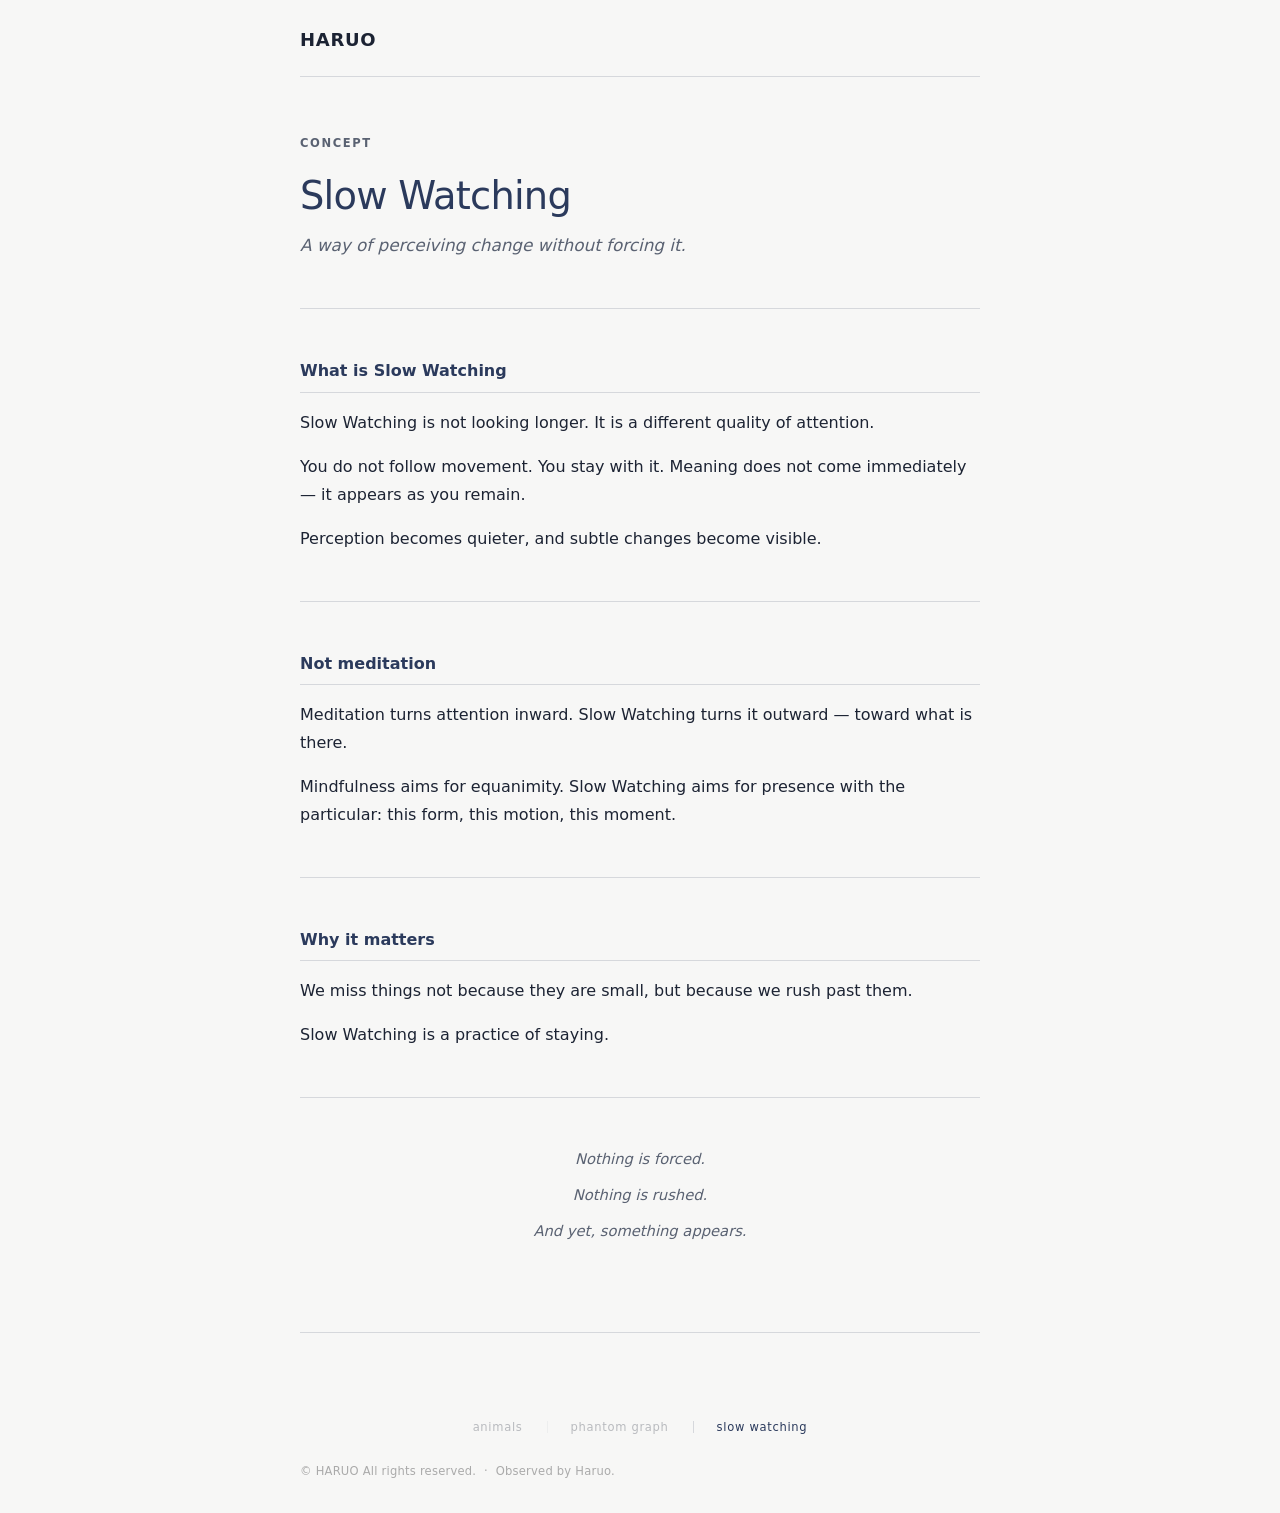
==== commit 782020bb: "Refine concept clarity and author placement - remove author line from hero - move author to footer (" ====
--- a/index.html
+++ b/index.html
@@ -13,14 +13,6 @@
 
     <header class="site-header">
       <a href="/" class="site-title">HARUO</a>
-      <div class="concept-nav">
-        <span class="concept-nav__sep">A field of observation</span>
-        <div class="concept-nav__links">
-          <a href="https://haruo-records.github.io/archive/" class="concept-nav__link external" target="_blank" rel="noopener noreferrer">animals</a>
-          <a href="https://haruo-records.github.io/phantom-graph-site/" class="concept-nav__link external" target="_blank" rel="noopener noreferrer">Phantom Graph</a>
-          <span class="concept-nav__link current">Slow Watching</span>
-        </div>
-      </div>
     </header>
 
     <main class="site-main">
@@ -29,100 +21,42 @@
         <p class="label">concept</p>
         <h1>Slow Watching</h1>
         <p class="sub">A way of perceiving change without forcing it.</p>
-        <p class="credit">Observed by Haruo.</p>
-      </section>
-
-      <section>
-        <h2>Definition</h2>
-        <p>Slow Watching is not looking longer.</p>
-        <p>It is allowing perception to unfold.</p>
       </section>
 
       <section>
         <h2>What is Slow Watching</h2>
-        <p>You do not follow movement.</p>
-        <p>You stay with it.</p>
-        <p>Meaning does not come immediately.</p>
-        <p>It appears as you remain.</p>
+        <p>Slow Watching is not looking longer. It is a different quality of attention.</p>
+        <p>You do not follow movement. You stay with it. Meaning does not come immediately — it appears as you remain.</p>
+        <p>Perception becomes quieter, and subtle changes become visible.</p>
       </section>
 
       <section>
-        <h2>Core Principle</h2>
-        <p>Nothing is forced.</p>
-        <p>Nothing is rushed.</p>
-        <p>And yet, something appears.</p>
-      </section>
-
-      <section>
-        <h2>Format</h2>
-        <p>Slow Watching:</p>
-        <ul>
-          <li>stays</li>
-          <li>does not chase</li>
-          <li>does not conclude</li>
-        </ul>
-      </section>
-
-      <section>
-        <h2>What Slow Watching is NOT</h2>
-        <ul>
-          <li>Passive distraction</li>
-          <li>Background viewing</li>
-          <li>Fast consumption slowed down artificially</li>
-          <li>Analysis or interpretation-driven observation</li>
-        </ul>
-        <p>If the goal is to extract meaning quickly, it is not Slow Watching.</p>
-      </section>
-
-      <section>
-        <h2>Where it can be found</h2>
-        <p>It appears in movement.</p>
-        <p>It appears in stillness.</p>
-        <p>It appears when nothing is happening.</p>
+        <h2>Not meditation</h2>
+        <p>Meditation turns attention inward. Slow Watching turns it outward — toward what is there.</p>
+        <p>Mindfulness aims for equanimity. Slow Watching aims for presence with the particular: this form, this motion, this moment.</p>
       </section>
 
       <section>
         <h2>Why it matters</h2>
-        <p>We do not miss things because they are small.</p>
-        <p>We miss them because we rush.</p>
-      </section>
-
-      <section>
-        <h2>Relationship to Phantom Graph</h2>
-        <p>Phantom Graph creates relation.</p>
-        <p>Slow Watching allows it to appear.</p>
-      </section>
-
-      <section>
-        <h2>In practice</h2>
-        <p>See what is being watched in <a href="https://haruo-records.github.io/archive/" class="external" target="_blank" rel="noopener noreferrer">animals</a>.</p>
-        <p>See how relationships emerge in <a href="https://haruo-records.github.io/phantom-graph-site/" class="external" target="_blank" rel="noopener noreferrer">Phantom Graph</a>.</p>
+        <p>We miss things not because they are small, but because we rush past them.</p>
+        <p>Slow Watching is a practice of staying.</p>
       </section>
 
       <section class="closing">
-        <p class="closing-title">Slow Watching</p>
-        <p class="closing-sub">Nothing is forced.</p>
-        <p class="closing-sub">Yet something unfolds.</p>
-        <p class="closing-credit">Observed by Haruo.</p>
+        <p class="closing-sub slow-appear">Nothing is forced.</p>
+        <p class="closing-sub slow-appear">Nothing is rushed.</p>
+        <p class="closing-sub slow-appear">And yet, something appears.</p>
       </section>
 
     </main>
 
     <footer class="site-footer">
-      <div class="footer-inner">
-        <div class="footer-cta">
-          <a href="https://haruo-records.github.io/animals-site/" class="external" target="_blank" rel="noopener noreferrer">See animals shaped by this concept</a>
-        </div>
-        <div class="footer-concepts">
-          <p class="footer-concepts__heading">Related fields</p>
-          <ul>
-            <li><a href="https://haruo-records.github.io/archive/" class="external" target="_blank" rel="noopener noreferrer">animals</a><span class="footer-field-desc"> — Observed conditions</span></li>
-            <li><a href="https://haruo-records.github.io/phantom-graph-site/" class="external" target="_blank" rel="noopener noreferrer">Phantom Graph</a><span class="footer-field-desc"> — Observed relations</span></li>
-            <li><span class="current">Slow Watching</span><span class="footer-field-desc"> — Observed change</span></li>
-          </ul>
-        </div>
-      </div>
-      <p class="footer-copy">&copy; HARUO All rights reserved.</p>
+      <nav class="field-nav">
+        <a href="https://haruo-records.github.io/archive/" class="field-nav__node">animals</a>
+        <a href="https://haruo-records.github.io/phantom-graph-site/" class="field-nav__node">phantom graph</a>
+        <span class="field-nav__node current">slow watching</span>
+      </nav>
+      <p class="footer-copy">&copy; HARUO All rights reserved. &nbsp;·&nbsp; Observed by Haruo.</p>
     </footer>
 
   </div><!-- /.page-shell -->
--- a/styles.css
+++ b/styles.css
@@ -285,6 +285,61 @@
   letter-spacing: 0.02em;
 }
 
+/* --- Field Nav (position indicator) --- */
+.field-nav {
+  display: flex;
+  align-items: center;
+  justify-content: center;
+  padding: 2.5rem 0 1.25rem;
+}
+
+.field-nav__node {
+  font-size: 0.72rem;
+  letter-spacing: 0.06em;
+  color: #1c2333;
+  text-decoration: none;
+  opacity: 0.28;
+  padding: 0.25rem 1.5rem;
+  position: relative;
+  transition: opacity 0.2s;
+}
+
+.field-nav__node + .field-nav__node::before {
+  content: '';
+  position: absolute;
+  left: 0;
+  top: 50%;
+  width: 1px;
+  height: 12px;
+  background: #d6d8dc;
+  transform: translateY(-50%);
+}
+
+.field-nav__node:hover {
+  opacity: 0.75;
+}
+
+.field-nav__node.current {
+  opacity: 1;
+  color: #2b3a5c;
+  cursor: default;
+}
+
+/* --- Slow appear animation --- */
+@keyframes slow-appear {
+  from { opacity: 0; }
+  to { opacity: 1; }
+}
+
+.slow-appear {
+  opacity: 0;
+  animation: slow-appear 2.5s ease forwards;
+}
+
+.slow-appear:nth-child(1) { animation-delay: 0.5s; }
+.slow-appear:nth-child(2) { animation-delay: 3s; }
+.slow-appear:nth-child(3) { animation-delay: 5.5s; }
+
 /* --- Responsive --- */
 @media (max-width: 600px) {
   h1 {
